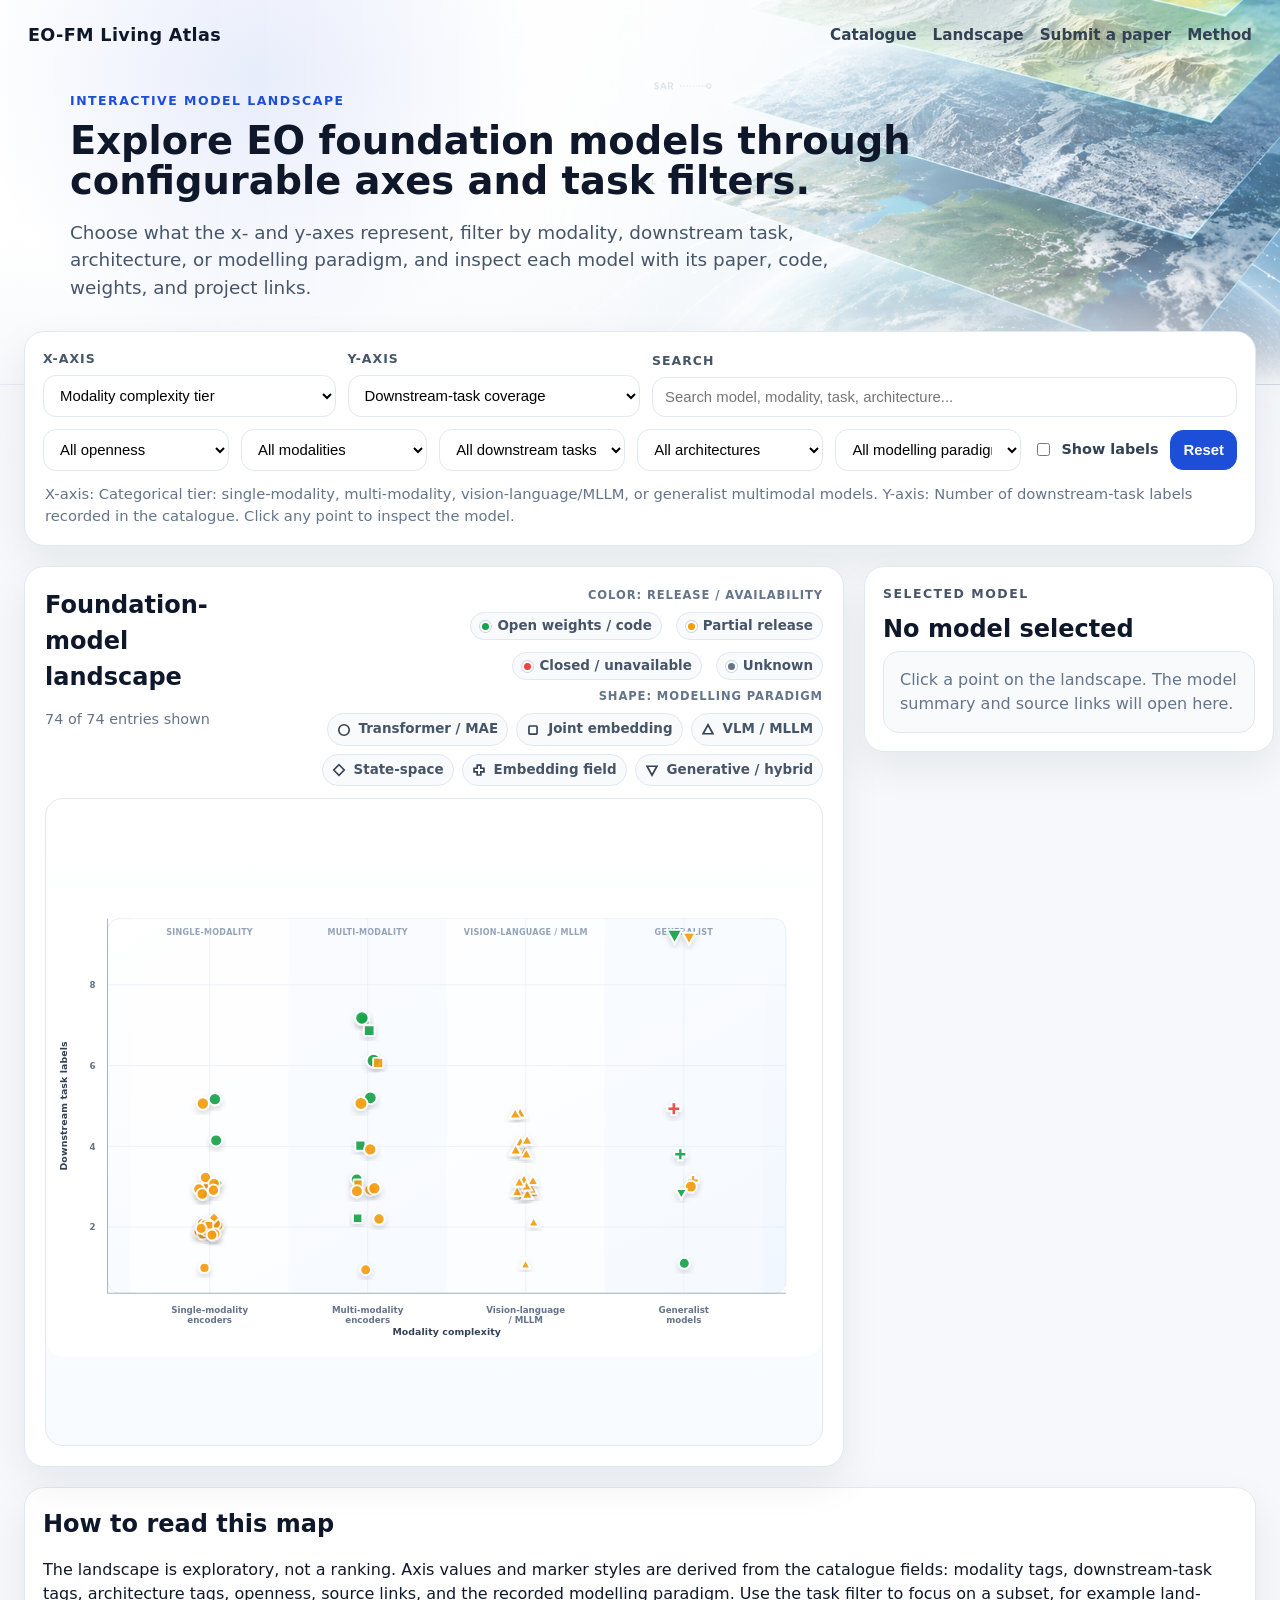
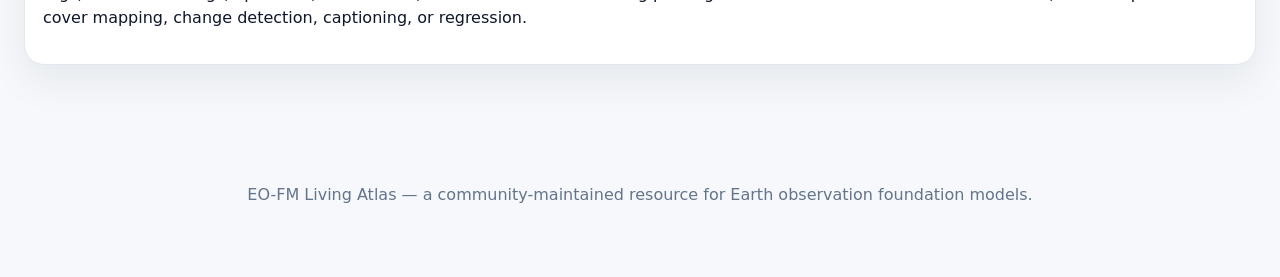
==== landscape.html @ 69855ea2 "Add files via upload" ====
<!doctype html>
<html lang="en">
<head>
  <meta charset="utf-8">
  <meta name="viewport" content="width=device-width, initial-scale=1">
  <title>Landscape · EO-FM Living Atlas</title>
  <link rel="stylesheet" href="style.css">
</head>
<body>
  <header class="hero small">
    <nav class="nav">
      <div class="brand">EO-FM Living Atlas</div>
      <div class="links">
        <a href="index.html">Catalogue</a>
        <a href="landscape.html">Landscape</a>
        <a href="submit.html">Submit a paper</a>
        <a href="method.html">Method</a>
      </div>
    </nav>
    <div class="hero-content">
      <p class="eyebrow">Interactive model landscape</p>
      <h1>Explore EO foundation models through configurable axes and task filters.</h1>
      <p class="subtitle">Choose what the x- and y-axes represent, filter by modality, downstream task, architecture, or modelling paradigm, and inspect each model with its paper, code, weights, and project links.</p>
    </div>
  </header>

  <main class="container">
    <section class="panel controls-panel landscape-controls">
      <div class="axis-control-grid">
        <label class="control-label">X-axis
          <select id="xMetric"></select>
        </label>
        <label class="control-label">Y-axis
          <select id="yMetric"></select>
        </label>
        <label class="control-label wide">Search
          <input id="landscapeSearch" type="search" placeholder="Search model, modality, task, architecture...">
        </label>
      </div>
      <div class="toolbar landscape-toolbar dynamic-toolbar">
        <select id="landscapeOpen"><option value="">All openness</option></select>
        <select id="landscapeModality"><option value="">All modalities</option></select>
        <select id="landscapeTask"><option value="">All downstream tasks</option></select>
        <select id="landscapeArchitecture"><option value="">All architectures</option></select>
        <select id="landscapeFamily"><option value="">All modelling paradigms</option></select>
        <label class="check"><input id="showLabels" type="checkbox"> Show labels</label>
        <button id="landscapeReset">Reset</button>
      </div>
      <div id="axisHint" class="hint">Change the axes to compare modality breadth, downstream-task coverage, architecture breadth, openness, or link availability. Click any point to inspect the model.</div>
    </section>

    <section class="landscape-layout improved-landscape-layout">
      <div class="panel landscape-panel improved-landscape-panel">
        <div class="table-headline landscape-headline">
          <div>
            <h2>Foundation-model landscape</h2>
            <p id="landscapeCount" class="muted"></p>
          </div>
          <div class="legend-stack">
            <div class="legend-title">Color: release / availability</div>
            <div class="legend" id="landscapeLegend"></div>
            <div class="legend-title">Shape: modelling paradigm</div>
            <div class="shape-legend" id="familyLegend"></div>
          </div>
        </div>
        <div id="plotWrap" class="plot-wrap improved-plot-wrap">
          <svg id="landscapePlot" role="img" aria-label="Configurable scatter plot of EO foundation models"></svg>
        </div>
      </div>

      <aside class="panel detail-panel landscape-detail-panel">
        <p class="eyebrow dark">Selected model</p>
        <h2 id="landscapeTitle">No model selected</h2>
        <div id="landscapeDetails" class="details empty">Click a point on the landscape. The model summary and source links will open here.</div>
      </aside>
    </section>

    <section class="panel">
      <h2>How to read this map</h2>
      <p>The landscape is exploratory, not a ranking. Axis values and marker styles are derived from the catalogue fields: modality tags, downstream-task tags, architecture tags, openness, source links, and the recorded modelling paradigm. Use the task filter to focus on a subset, for example land-cover mapping, change detection, captioning, or regression.</p>
    </section>
  </main>

  <footer><p>EO-FM Living Atlas — a community-maintained resource for Earth observation foundation models.</p></footer>
  <script src="landscape.js"></script>
</body>
</html>
---- style.css ----
:root {
  --bg: #f6f8fb;
  --card: #ffffff;
  --ink: #0f172a;
  --muted: #64748b;
  --line: #e2e8f0;
  --soft: #eef2ff;
  --accent: #1d4ed8;
  --accent-dark: #1e40af;
  --tag: #f1f5f9;
  --green: #15803d;
  --amber: #b45309;
  --red: #b91c1c;
  --violet: #6d28d9;
}

* { box-sizing: border-box; }

body {
  margin: 0;
  font-family: Inter, ui-sans-serif, system-ui, -apple-system, BlinkMacSystemFont, "Segoe UI", sans-serif;
  color: var(--ink);
  background:
    linear-gradient(180deg, rgba(246,248,251,0.94), rgba(246,248,251,1) 520px),
    url("assets/hero-eo-layers.png") top center / 100% auto no-repeat,
    var(--bg);
  line-height: 1.5;
}

a { color: var(--accent); text-decoration: none; }
a:hover { text-decoration: underline; }

.hero {
  position: relative;
  overflow: hidden;
  isolation: isolate;
  color: var(--ink);
  padding: 22px 28px 86px;
  min-height: 430px;
  background:
    linear-gradient(90deg, rgba(255,255,255,0.98) 0%, rgba(255,255,255,0.94) 38%, rgba(255,255,255,0.58) 62%, rgba(255,255,255,0.12) 100%),
    url("assets/hero-eo-layers.png") right center / cover no-repeat;
  border-bottom: 1px solid rgba(226,232,240,0.9);
}

.hero::after {
  content: "";
  position: absolute;
  inset: 0;
  z-index: -1;
  background:
    radial-gradient(circle at 20% 20%, rgba(29,78,216,0.10), transparent 26%),
    linear-gradient(180deg, rgba(255,255,255,0) 62%, rgba(246,248,251,0.98) 100%);
  pointer-events: none;
}

.nav {
  display: flex;
  align-items: center;
  justify-content: space-between;
  gap: 24px;
  max-width: 1480px;
  margin: 0 auto;
}

.brand { font-weight: 850; letter-spacing: 0.02em; font-size: 1.1rem; }
.links { display: flex; flex-wrap: wrap; gap: 16px; font-size: 0.95rem; }
.links a { color: #334155; font-weight: 750; }
.links a:hover { color: var(--accent); }

.hero-content { max-width: 1140px; margin: 58px auto 0; }
.eyebrow { text-transform: uppercase; letter-spacing: 0.12em; font-weight: 800; color: #1d4ed8; font-size: 0.78rem; margin: 0 0 8px; }
.eyebrow.dark { color: #475569; }

h1 { max-width: 1040px; font-size: clamp(2.1rem, 4.5vw, 4.6rem); line-height: 1.03; margin: 10px 0 18px; }
h2 { margin: 0 0 4px; }
.subtitle { max-width: 780px; font-size: 1.15rem; color: #475569; }

.container { max-width: 1480px; margin: -54px auto 70px; padding: 0 24px; position: relative; z-index: 3; }
.stats { display: grid; grid-template-columns: repeat(4, minmax(0, 1fr)); gap: 16px; margin-bottom: 18px; }
.stat-card, .panel { background: var(--card); border: 1px solid var(--line); border-radius: 20px; box-shadow: 0 16px 40px rgba(15,23,42,0.07); }
.stat-card { padding: 18px 20px; }
.stat-card .num { font-size: 2rem; font-weight: 850; letter-spacing: -0.02em; }
.stat-card .label, .muted { color: var(--muted); font-size: 0.9rem; }
.panel { padding: 18px; margin-bottom: 20px; }

.toolbar { display: grid; grid-template-columns: minmax(260px, 2fr) repeat(4, minmax(130px, 1fr)) auto; gap: 12px; align-items: center; }
input, select, button { border: 1px solid var(--line); border-radius: 13px; padding: 11px 12px; font-size: 0.93rem; background: white; }
button { background: var(--accent); color: white; border-color: var(--accent); font-weight: 800; cursor: pointer; }
button:hover { background: var(--accent-dark); }
button.ghost { background: #f8fafc; color: #334155; border-color: var(--line); }
button.ghost:hover { background: #eef2ff; }
.hint { color: var(--muted); margin: 12px 2px 0; font-size: 0.92rem; }

.catalogue-layout { display: grid; grid-template-columns: minmax(860px, 1fr) 420px; gap: 20px; align-items: start; }
.table-panel { min-width: 0; }
.detail-panel { position: sticky; top: 16px; max-height: calc(100vh - 32px); overflow: auto; }
.table-headline { display: flex; align-items: center; justify-content: space-between; gap: 16px; margin-bottom: 12px; }
.table-wrap { width: 100%; overflow: auto; border: 1px solid var(--line); border-radius: 16px; max-height: 76vh; }

table { border-collapse: separate; border-spacing: 0; width: 100%; min-width: 1660px; font-size: 0.91rem; }
th, td { border-bottom: 1px solid var(--line); padding: 12px 10px; vertical-align: top; text-align: left; }
th { color: #334155; background: #f8fafc; position: sticky; top: 0; z-index: 2; box-shadow: 0 1px 0 var(--line); }
tbody tr { cursor: pointer; }
tbody tr:hover { background: #f8fafc; }
tbody tr.selected { background: #eff6ff; outline: 2px solid #bfdbfe; outline-offset: -2px; }
.name { font-weight: 850; min-width: 155px; }
.name small { display: block; color: var(--muted); font-weight: 600; margin-top: 4px; }
.tasks-cell { min-width: 255px; }
.task-preview { color: var(--muted); font-size: 0.83rem; margin-top: 6px; }
.more { color: var(--muted); font-size: .78rem; }

.badge { display: inline-block; border-radius: 999px; padding: 3px 9px; margin: 2px 4px 2px 0; background: var(--tag); color: #334155; font-size: 0.76rem; white-space: nowrap; font-weight: 650; }
.badge.arch { background: #ede9fe; color: var(--violet); }
.badge.task { background: #e0f2fe; color: #075985; }
.badge.paradigm { background: #ecfeff; color: #0e7490; }
.badge.open, .badge.Open { background: #dcfce7; color: var(--green); }
.badge.partial, .badge.Partial { background: #fef3c7; color: var(--amber); }
.badge.closed, .badge.Closed { background: #fee2e2; color: var(--red); }
.badge.unknown, .badge.Unknown { background: #f1f5f9; color: #475569; }

.links-cell { min-width: 130px; }
.single-link { min-width: 82px; text-align: center; }
.empty-link { color: var(--muted); font-weight: 700; }
.link-pill { display: inline-flex; align-items: center; border: 1px solid #bfdbfe; color: #1d4ed8; background: #eff6ff; border-radius: 999px; padding: 3px 9px; margin: 2px 4px 2px 0; font-size: 0.76rem; font-weight: 800; }
.link-pill:hover { background: #dbeafe; text-decoration: none; }

.details { color: var(--ink); background: #f8fafc; border: 1px solid var(--line); border-radius: 16px; padding: 16px; }
.details.empty { color: var(--muted); }
.detail-title-row { margin-bottom: 12px; }
.detail-actions { display: flex; flex-wrap: wrap; gap: 6px; margin-bottom: 16px; }
.detail-section { border-top: 1px solid var(--line); padding-top: 12px; margin-top: 12px; }
.detail-section h3 { margin: 0 0 6px; font-size: .95rem; color: #334155; }
.detail-section p { margin: 0; }
.task-strip { margin: 4px 0 8px; }
.detail-grid { display: grid; grid-template-columns: 135px 1fr; gap: 8px 14px; margin-top: 14px; border-top: 1px solid var(--line); padding-top: 14px; }
.detail-key { font-weight: 850; color: #334155; }

footer { text-align: center; color: var(--muted); padding: 32px 20px 54px; }
.hero.small { padding-bottom: 64px; min-height: 310px; background-position: right center; }
.hero.small .hero-content { margin-top: 44px; }
.hero.small h1 { font-size: clamp(1.8rem, 3vw, 3rem); }

@media (max-width: 1180px) {
  .catalogue-layout { grid-template-columns: 1fr; }
  .detail-panel { position: relative; top: auto; max-height: none; }
  .toolbar { grid-template-columns: 1fr 1fr; }
  .toolbar input { grid-column: 1 / -1; }
}

@media (max-width: 900px) {
  .stats { grid-template-columns: repeat(2, minmax(0, 1fr)); }
  .nav { align-items: flex-start; flex-direction: column; }
}

@media (max-width: 560px) {
  .stats { grid-template-columns: 1fr; }
  .toolbar { grid-template-columns: 1fr; }
  .hero { padding-left: 18px; padding-right: 18px; }
  .container { padding: 0 14px; }
}

.hero-actions { margin-top: 18px; }
.landscape-layout { display: grid; grid-template-columns: minmax(760px, 1fr) 390px; gap: 20px; align-items: start; }
.landscape-panel { min-width: 0; }
.landscape-toolbar { grid-template-columns: minmax(260px, 2fr) repeat(3, minmax(130px, 1fr)) auto auto; }
.check { display: flex; align-items: center; gap: 8px; color: #334155; font-weight: 750; font-size: 0.9rem; white-space: nowrap; }
.check input { width: auto; padding: 0; }
.plot-wrap { width: 100%; overflow: auto; border: 1px solid var(--line); border-radius: 18px; background: #fff; }
#landscapePlot { display: block; width: 100%; min-width: 860px; min-height: 560px; }
.axis-label { fill: #64748b; font-size: 13px; font-weight: 700; }
.axis-title { fill: #334155; font-size: 14px; font-weight: 850; letter-spacing: .01em; }
.landscape-point { stroke: #fff; stroke-width: 2.5px; cursor: pointer; opacity: .9; transition: opacity .15s ease, transform .15s ease; }
.model-node:hover .landscape-point { opacity: 1; stroke-width: 3.5px; }
.selected-point .landscape-point { stroke: #0f172a; stroke-width: 4px; }
.point-open { fill: #22c55e; }
.point-partial { fill: #f59e0b; }
.point-closed { fill: #ef4444; }
.point-unknown { fill: #64748b; }
.point-label { fill: #0f172a; font-size: 12px; font-weight: 850; paint-order: stroke; stroke: rgba(255,255,255,.96); stroke-width: 4px; stroke-linejoin: round; pointer-events: none; }
.legend { display: flex; flex-wrap: wrap; gap: 10px; align-items: center; justify-content: flex-end; }
.legend-item { display: inline-flex; align-items: center; gap: 6px; color: #475569; font-size: .84rem; font-weight: 750; }
.legend-dot { width: 11px; height: 11px; display: inline-block; border-radius: 999px; border: 2px solid white; box-shadow: 0 0 0 1px #cbd5e1; }
.landscape-detail-panel { position: sticky; top: 16px; }
@media (max-width: 1180px) {
  .landscape-layout { grid-template-columns: 1fr; }
  .landscape-toolbar { grid-template-columns: 1fr 1fr; }
  .landscape-toolbar input { grid-column: 1 / -1; }
}
@media (max-width: 680px) {
  .landscape-toolbar { grid-template-columns: 1fr; }
  .legend { justify-content: flex-start; }
}


/* Dynamic landscape view */
.axis-control-grid {
  display: grid;
  grid-template-columns: minmax(220px, 1fr) minmax(220px, 1fr) minmax(320px, 2fr);
  gap: 12px;
  align-items: end;
  margin-bottom: 12px;
}
.control-label {
  display: grid;
  gap: 6px;
  color: #475569;
  font-size: 0.78rem;
  font-weight: 850;
  text-transform: uppercase;
  letter-spacing: .08em;
}
.control-label input,
.control-label select { width: 100%; }
.dynamic-toolbar {
  grid-template-columns: repeat(5, minmax(135px, 1fr)) auto auto;
}
.improved-landscape-layout {
  grid-template-columns: minmax(820px, 1fr) 410px;
}
.improved-landscape-panel { padding: 20px; }
.landscape-headline { align-items: flex-start; }
.improved-plot-wrap {
  height: min(72vh, 760px);
  min-height: 640px;
  overflow: hidden;
  background: linear-gradient(180deg, #ffffff, #f8fbff);
}
#landscapePlot {
  display: block;
  width: 100%;
  height: 100%;
  min-width: 0;
  min-height: 0;
}
.grid-line { stroke: #e5edf7; stroke-width: 1; }
.axis-line { stroke: #94a3b8; stroke-width: 1.2; }
.empty-plot-text { fill: #64748b; font-size: 18px; font-weight: 800; }
.hit-ring { fill: transparent; stroke: transparent; cursor: pointer; }
.landscape-point {
  stroke: #ffffff;
  stroke-width: 2.8px;
  cursor: pointer;
  opacity: .88;
  transition: opacity .15s ease, transform .15s ease;
}
.model-node:hover .landscape-point { opacity: 1; stroke-width: 4px; }
.selected-point .landscape-point { stroke: #0f172a; stroke-width: 4.4px; }
.point-open { fill: #16a34a; }
.point-partial { fill: #f59e0b; }
.point-closed { fill: #ef4444; }
.point-unknown { fill: #64748b; }
.legend-dot.point-open { background: #16a34a; }
.legend-dot.point-partial { background: #f59e0b; }
.legend-dot.point-closed { background: #ef4444; }
.legend-dot.point-unknown { background: #64748b; }
.legend {
  gap: 12px 14px;
  justify-content: flex-end;
  line-height: 1.2;
}
.legend-item {
  background: #f8fafc;
  border: 1px solid #e2e8f0;
  border-radius: 999px;
  padding: 5px 9px;
}
.point-label {
  fill: #0f172a;
  font-size: 12px;
  font-weight: 850;
  paint-order: stroke;
  stroke: rgba(255,255,255,.98);
  stroke-width: 4px;
  stroke-linejoin: round;
  pointer-events: none;
}
.axis-label { fill: #64748b; font-size: 13px; font-weight: 750; }
.axis-title { fill: #334155; font-size: 14px; font-weight: 900; letter-spacing: .01em; }
@media (max-width: 1180px) {
  .axis-control-grid { grid-template-columns: 1fr 1fr; }
  .axis-control-grid .wide { grid-column: 1 / -1; }
  .improved-landscape-layout { grid-template-columns: 1fr; }
  .dynamic-toolbar { grid-template-columns: 1fr 1fr; }
}
@media (max-width: 680px) {
  .axis-control-grid, .dynamic-toolbar { grid-template-columns: 1fr; }
  .axis-control-grid .wide { grid-column: auto; }
  .improved-plot-wrap { min-height: 520px; overflow-x: auto; }
  #landscapePlot { min-width: 780px; }
}


/* Symbol-coded landscape markers */
.legend-stack {
  display: grid;
  gap: 8px;
  justify-items: end;
  max-width: 680px;
}
.legend-title {
  color: #64748b;
  font-size: 0.72rem;
  font-weight: 900;
  letter-spacing: .08em;
  text-transform: uppercase;
}
.shape-legend {
  display: flex;
  flex-wrap: wrap;
  gap: 8px;
  justify-content: flex-end;
}
.family-legend-item { padding-left: 7px; }
.legend-shape { width: 18px; height: 18px; display: inline-block; overflow: visible; }
.legend-shape-mark {
  fill: #ffffff;
  stroke: #334155;
  stroke-width: 2.2px;
}
.band-label {
  fill: #94a3b8;
  font-size: 12px;
  font-weight: 900;
  letter-spacing: .03em;
  text-transform: uppercase;
}
.landscape-point {
  stroke: #ffffff;
  stroke-width: 2.9px;
  cursor: pointer;
  opacity: .91;
  transition: opacity .15s ease, stroke-width .15s ease;
}
.model-node:hover .landscape-point { opacity: 1; stroke-width: 4px; }
.selected-point .landscape-point { stroke: #0f172a; stroke-width: 4.4px; }
@media (max-width: 1180px) {
  .legend-stack { justify-items: start; }
  .shape-legend { justify-content: flex-start; }
}
@media (max-width: 680px) {
  .dynamic-toolbar { grid-template-columns: 1fr; }
}
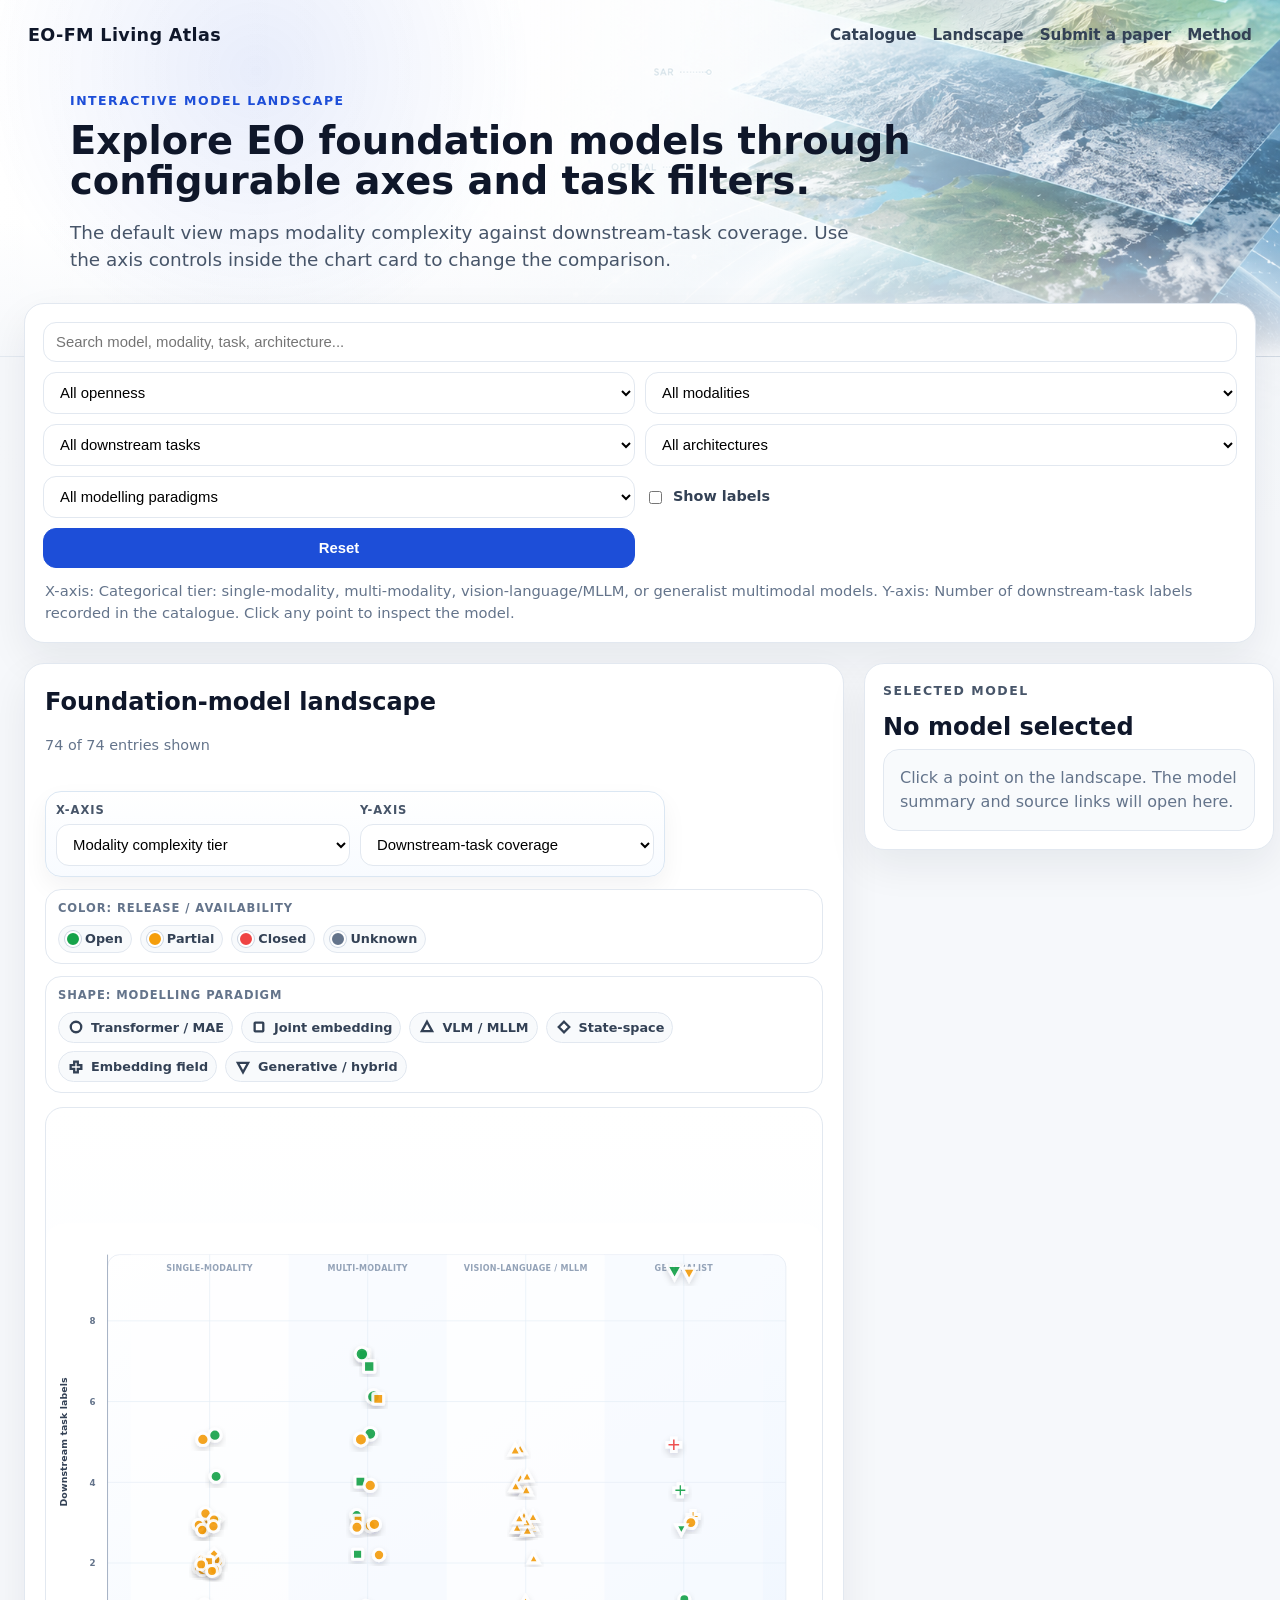
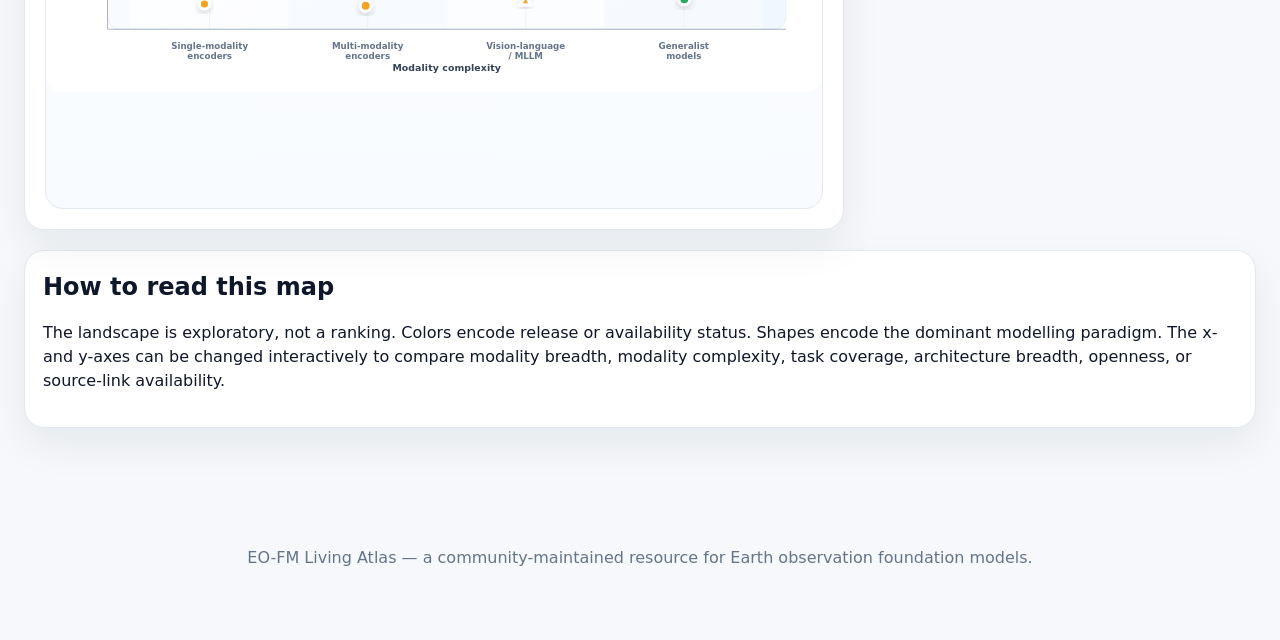
==== commit 2550c0ea: "Add files via upload" ====
--- a/landscape.html
+++ b/landscape.html
@@ -20,24 +20,14 @@
     <div class="hero-content">
       <p class="eyebrow">Interactive model landscape</p>
       <h1>Explore EO foundation models through configurable axes and task filters.</h1>
-      <p class="subtitle">Choose what the x- and y-axes represent, filter by modality, downstream task, architecture, or modelling paradigm, and inspect each model with its paper, code, weights, and project links.</p>
+      <p class="subtitle">The default view maps modality complexity against downstream-task coverage. Use the axis controls inside the chart card to change the comparison.</p>
     </div>
   </header>
 
   <main class="container">
-    <section class="panel controls-panel landscape-controls">
-      <div class="axis-control-grid">
-        <label class="control-label">X-axis
-          <select id="xMetric"></select>
-        </label>
-        <label class="control-label">Y-axis
-          <select id="yMetric"></select>
-        </label>
-        <label class="control-label wide">Search
-          <input id="landscapeSearch" type="search" placeholder="Search model, modality, task, architecture...">
-        </label>
-      </div>
-      <div class="toolbar landscape-toolbar dynamic-toolbar">
+    <section class="panel controls-panel landscape-controls compact-landscape-controls">
+      <div class="toolbar landscape-toolbar dynamic-toolbar filter-only-toolbar">
+        <input id="landscapeSearch" type="search" placeholder="Search model, modality, task, architecture...">
         <select id="landscapeOpen"><option value="">All openness</option></select>
         <select id="landscapeModality"><option value="">All modalities</option></select>
         <select id="landscapeTask"><option value="">All downstream tasks</option></select>
@@ -46,23 +36,37 @@
         <label class="check"><input id="showLabels" type="checkbox"> Show labels</label>
         <button id="landscapeReset">Reset</button>
       </div>
-      <div id="axisHint" class="hint">Change the axes to compare modality breadth, downstream-task coverage, architecture breadth, openness, or link availability. Click any point to inspect the model.</div>
+      <div id="axisHint" class="hint">Default view: x-axis = modality complexity tier; y-axis = downstream-task coverage. Click any point to inspect the model.</div>
     </section>
 
     <section class="landscape-layout improved-landscape-layout">
       <div class="panel landscape-panel improved-landscape-panel">
-        <div class="table-headline landscape-headline">
+        <div class="table-headline landscape-headline landscape-headline-v8">
           <div>
             <h2>Foundation-model landscape</h2>
             <p id="landscapeCount" class="muted"></p>
           </div>
-          <div class="legend-stack">
+          <div class="axis-picker-card" aria-label="Landscape axis controls">
+            <label>X-axis
+              <select id="xMetric"></select>
+            </label>
+            <label>Y-axis
+              <select id="yMetric"></select>
+            </label>
+          </div>
+        </div>
+
+        <div class="legend-grid-v8">
+          <div class="legend-card-v8">
             <div class="legend-title">Color: release / availability</div>
             <div class="legend" id="landscapeLegend"></div>
+          </div>
+          <div class="legend-card-v8">
             <div class="legend-title">Shape: modelling paradigm</div>
             <div class="shape-legend" id="familyLegend"></div>
           </div>
         </div>
+
         <div id="plotWrap" class="plot-wrap improved-plot-wrap">
           <svg id="landscapePlot" role="img" aria-label="Configurable scatter plot of EO foundation models"></svg>
         </div>
@@ -77,7 +81,7 @@
 
     <section class="panel">
       <h2>How to read this map</h2>
-      <p>The landscape is exploratory, not a ranking. Axis values and marker styles are derived from the catalogue fields: modality tags, downstream-task tags, architecture tags, openness, source links, and the recorded modelling paradigm. Use the task filter to focus on a subset, for example land-cover mapping, change detection, captioning, or regression.</p>
+      <p>The landscape is exploratory, not a ranking. Colors encode release or availability status. Shapes encode the dominant modelling paradigm. The x- and y-axes can be changed interactively to compare modality breadth, modality complexity, task coverage, architecture breadth, openness, or source-link availability.</p>
     </section>
   </main>
 
--- a/style.css
+++ b/style.css
@@ -341,3 +341,97 @@
 @media (max-width: 680px) {
   .dynamic-toolbar { grid-template-columns: 1fr; }
 }
+
+/* v8: fixed interactive landscape controls and reliable legends */
+.compact-landscape-controls { margin-top: -18px; }
+.filter-only-toolbar {
+  display: grid;
+  grid-template-columns: minmax(260px, 1.4fr) repeat(5, minmax(145px, 1fr)) auto auto;
+  gap: 10px;
+  align-items: center;
+}
+.landscape-headline-v8 {
+  display: grid;
+  grid-template-columns: minmax(260px, 1fr) auto;
+  gap: 20px;
+  align-items: start;
+}
+.axis-picker-card {
+  display: grid;
+  grid-template-columns: minmax(190px, 1fr) minmax(190px, 1fr);
+  gap: 10px;
+  align-items: end;
+  padding: 10px;
+  border: 1px solid #dbe7f3;
+  background: linear-gradient(180deg, #ffffff, #f8fbff);
+  border-radius: 16px;
+  box-shadow: 0 10px 24px rgba(15, 23, 42, .05);
+}
+.axis-picker-card label {
+  display: grid;
+  gap: 5px;
+  color: #475569;
+  font-size: .72rem;
+  font-weight: 900;
+  text-transform: uppercase;
+  letter-spacing: .08em;
+}
+.axis-picker-card select { width: 100%; min-height: 42px; }
+.legend-grid-v8 {
+  display: grid;
+  grid-template-columns: minmax(250px, .85fr) minmax(420px, 1.15fr);
+  gap: 12px;
+  margin: 12px 0 14px;
+}
+.legend-card-v8 {
+  border: 1px solid #e2e8f0;
+  background: #ffffff;
+  border-radius: 16px;
+  padding: 10px 12px;
+}
+.legend-card-v8 .legend-title {
+  color: #64748b;
+  font-size: .72rem;
+  font-weight: 900;
+  letter-spacing: .08em;
+  text-transform: uppercase;
+  margin-bottom: 8px;
+}
+.legend-card-v8 .legend,
+.legend-card-v8 .shape-legend {
+  justify-content: flex-start;
+  gap: 8px;
+}
+.legend-card-v8 .legend-item {
+  background: #f8fafc;
+  border: 1px solid #e2e8f0;
+  border-radius: 999px;
+  padding: 5px 8px;
+  color: #334155;
+  font-size: .8rem;
+  font-weight: 800;
+}
+.legend-card-v8 .legend-dot {
+  width: 12px;
+  height: 12px;
+  display: inline-block;
+  border-radius: 999px;
+  box-shadow: 0 0 0 2px #fff, 0 0 0 3px #cbd5e1;
+}
+.legend-card-v8 .legend-shape { width: 18px; height: 18px; flex: 0 0 auto; }
+.legend-shape-mark { vector-effect: non-scaling-stroke; }
+.landscape-point { vector-effect: non-scaling-stroke; }
+.improved-plot-wrap { min-height: 680px; height: min(78vh, 820px); }
+#landscapePlot { overflow: visible; }
+@media (max-width: 1280px) {
+  .filter-only-toolbar { grid-template-columns: 1fr 1fr; }
+  .filter-only-toolbar input { grid-column: 1 / -1; }
+  .landscape-headline-v8 { grid-template-columns: 1fr; }
+  .axis-picker-card { max-width: 620px; }
+  .legend-grid-v8 { grid-template-columns: 1fr; }
+}
+@media (max-width: 680px) {
+  .filter-only-toolbar, .axis-picker-card { grid-template-columns: 1fr; }
+  .improved-plot-wrap { min-height: 540px; overflow-x: auto; }
+  #landscapePlot { min-width: 860px; }
+}
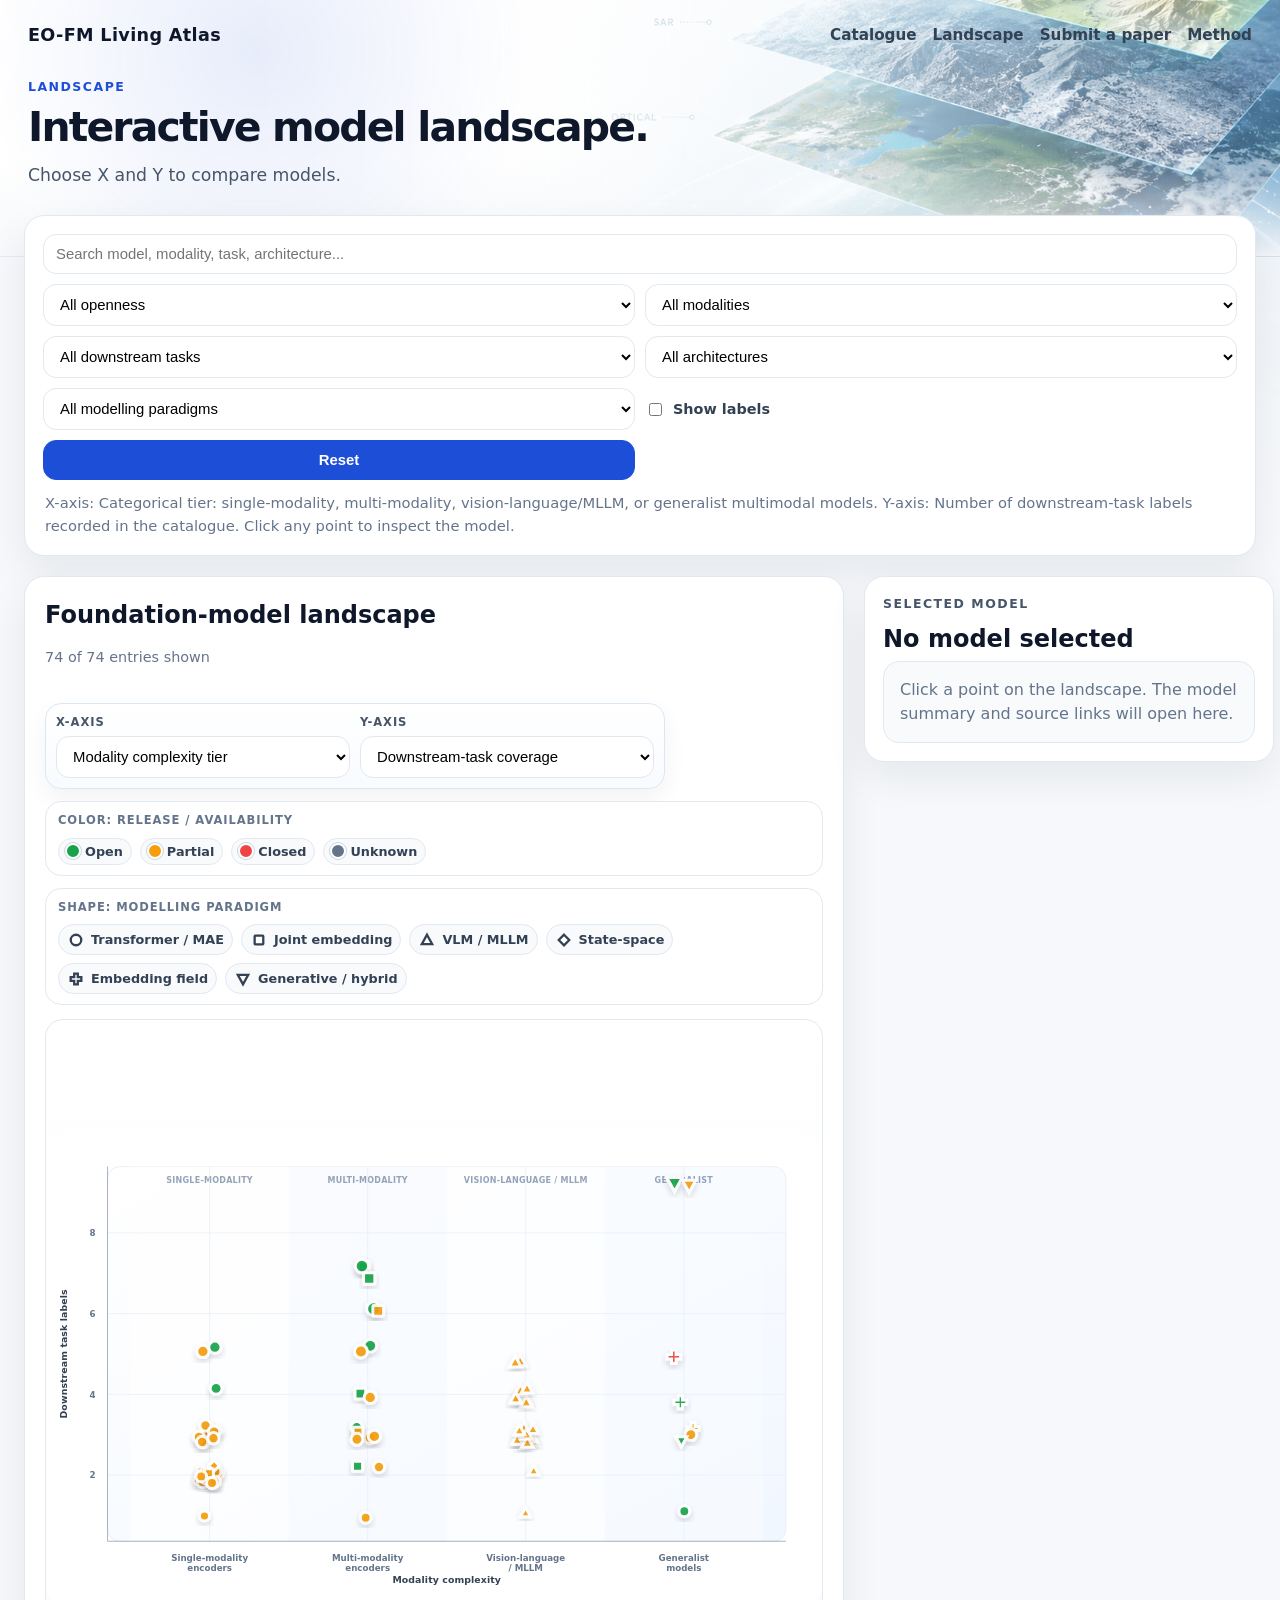
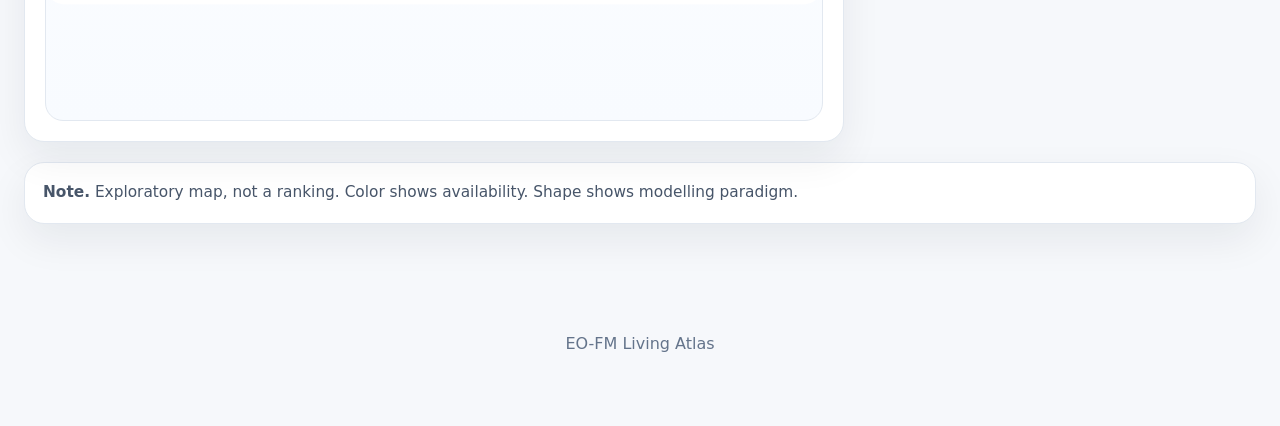
==== commit 6f5886b3: "Add files via upload" ====
--- a/landscape.html
+++ b/landscape.html
@@ -18,9 +18,9 @@
       </div>
     </nav>
     <div class="hero-content">
-      <p class="eyebrow">Interactive model landscape</p>
-      <h1>Explore EO foundation models through configurable axes and task filters.</h1>
-      <p class="subtitle">The default view maps modality complexity against downstream-task coverage. Use the axis controls inside the chart card to change the comparison.</p>
+      <p class="eyebrow">Landscape</p>
+      <h1>Interactive model landscape.</h1>
+      <p class="subtitle">Choose X and Y to compare models.</p>
     </div>
   </header>
 
@@ -36,7 +36,7 @@
         <label class="check"><input id="showLabels" type="checkbox"> Show labels</label>
         <button id="landscapeReset">Reset</button>
       </div>
-      <div id="axisHint" class="hint">Default view: x-axis = modality complexity tier; y-axis = downstream-task coverage. Click any point to inspect the model.</div>
+      <div id="axisHint" class="hint">Default: modality complexity × downstream-task coverage.</div>
     </section>
 
     <section class="landscape-layout improved-landscape-layout">
@@ -79,13 +79,10 @@
       </aside>
     </section>
 
-    <section class="panel">
-      <h2>How to read this map</h2>
-      <p>The landscape is exploratory, not a ranking. Colors encode release or availability status. Shapes encode the dominant modelling paradigm. The x- and y-axes can be changed interactively to compare modality breadth, modality complexity, task coverage, architecture breadth, openness, or source-link availability.</p>
-    </section>
+    <section class="panel compact-note"><b>Note.</b> Exploratory map, not a ranking. Color shows availability. Shape shows modelling paradigm.</section>
   </main>
 
-  <footer><p>EO-FM Living Atlas — a community-maintained resource for Earth observation foundation models.</p></footer>
+  <footer><p>EO-FM Living Atlas</p></footer>
   <script src="landscape.js"></script>
 </body>
 </html>
--- a/style.css
+++ b/style.css
@@ -35,8 +35,8 @@
   overflow: hidden;
   isolation: isolate;
   color: var(--ink);
-  padding: 22px 28px 86px;
-  min-height: 430px;
+  padding: 22px 28px 72px;
+  min-height: 380px;
   background:
     linear-gradient(90deg, rgba(255,255,255,0.98) 0%, rgba(255,255,255,0.94) 38%, rgba(255,255,255,0.58) 62%, rgba(255,255,255,0.12) 100%),
     url("assets/hero-eo-layers.png") right center / cover no-repeat;
@@ -68,23 +68,23 @@
 .links a { color: #334155; font-weight: 750; }
 .links a:hover { color: var(--accent); }
 
-.hero-content { max-width: 1140px; margin: 58px auto 0; }
+.hero-content { max-width: 1480px; margin: 46px auto 0; }
 .eyebrow { text-transform: uppercase; letter-spacing: 0.12em; font-weight: 800; color: #1d4ed8; font-size: 0.78rem; margin: 0 0 8px; }
 .eyebrow.dark { color: #475569; }
 
-h1 { max-width: 1040px; font-size: clamp(2.1rem, 4.5vw, 4.6rem); line-height: 1.03; margin: 10px 0 18px; }
+h1 { max-width: 760px; font-size: clamp(2.65rem, 5.2vw, 5.35rem); line-height: 0.98; margin: 10px 0 16px; letter-spacing: -0.055em; }
 h2 { margin: 0 0 4px; }
-.subtitle { max-width: 780px; font-size: 1.15rem; color: #475569; }
-
-.container { max-width: 1480px; margin: -54px auto 70px; padding: 0 24px; position: relative; z-index: 3; }
+.subtitle { max-width: 620px; font-size: 1.08rem; color: #475569; }
+
+.container { max-width: 1480px; margin: -42px auto 70px; padding: 0 24px; position: relative; z-index: 3; }
 .stats { display: grid; grid-template-columns: repeat(4, minmax(0, 1fr)); gap: 16px; margin-bottom: 18px; }
 .stat-card, .panel { background: var(--card); border: 1px solid var(--line); border-radius: 20px; box-shadow: 0 16px 40px rgba(15,23,42,0.07); }
-.stat-card { padding: 18px 20px; }
-.stat-card .num { font-size: 2rem; font-weight: 850; letter-spacing: -0.02em; }
+.stat-card { padding: 17px 20px; }
+.stat-card .num { font-size: 1.9rem; font-weight: 850; letter-spacing: -0.02em; }
 .stat-card .label, .muted { color: var(--muted); font-size: 0.9rem; }
 .panel { padding: 18px; margin-bottom: 20px; }
 
-.toolbar { display: grid; grid-template-columns: minmax(260px, 2fr) repeat(4, minmax(130px, 1fr)) auto; gap: 12px; align-items: center; }
+.toolbar { display: grid; grid-template-columns: minmax(260px, 2fr) repeat(5, minmax(130px, 1fr)) auto; gap: 12px; align-items: center; }
 input, select, button { border: 1px solid var(--line); border-radius: 13px; padding: 11px 12px; font-size: 0.93rem; background: white; }
 button { background: var(--accent); color: white; border-color: var(--accent); font-weight: 800; cursor: pointer; }
 button:hover { background: var(--accent-dark); }
@@ -122,7 +122,7 @@
 .links-cell { min-width: 130px; }
 .single-link { min-width: 82px; text-align: center; }
 .empty-link { color: var(--muted); font-weight: 700; }
-.link-pill { display: inline-flex; align-items: center; border: 1px solid #bfdbfe; color: #1d4ed8; background: #eff6ff; border-radius: 999px; padding: 3px 9px; margin: 2px 4px 2px 0; font-size: 0.76rem; font-weight: 800; }
+.link-pill { display: inline-flex; align-items: center; border: 1px solid #bfdbfe; color: #1d4ed8; background: #eff6ff; border-radius: 999px; padding: 5px 12px; margin: 2px 4px 2px 0; font-size: 0.78rem; font-weight: 800; }
 .link-pill:hover { background: #dbeafe; text-decoration: none; }
 
 .details { color: var(--ink); background: #f8fafc; border: 1px solid var(--line); border-radius: 16px; padding: 16px; }
@@ -157,6 +157,7 @@
   .stats { grid-template-columns: 1fr; }
   .toolbar { grid-template-columns: 1fr; }
   .hero { padding-left: 18px; padding-right: 18px; }
+  h1 { font-size: clamp(2.35rem, 12vw, 3.8rem); }
   .container { padding: 0 14px; }
 }
 
@@ -435,3 +436,24 @@
   .improved-plot-wrap { min-height: 540px; overflow-x: auto; }
   #landscapePlot { min-width: 860px; }
 }
+
+
+/* v11 concise editorial polish */
+.hero-content, .nav { max-width: 1420px; }
+.hero-content { padding-right: min(42vw, 640px); }
+.hero.small { min-height: 245px; padding-bottom: 50px; }
+.hero.small .hero-content { margin-top: 30px; padding-right: min(44vw, 620px); }
+.hero.small h1 { max-width: 620px; font-size: clamp(2.0rem, 3.2vw, 3.35rem); letter-spacing: -0.045em; }
+.hero.small .subtitle { max-width: 460px; }
+.subtitle { margin-top: 0; }
+.compact-note { color: #475569; font-size: .96rem; }
+.method-grid { display: grid; grid-template-columns: repeat(2, minmax(0, 1fr)); gap: 16px; margin-bottom: 20px; }
+.method-card { margin-bottom: 0; min-height: 132px; }
+.method-card p { margin: 8px 0 0; color: #475569; }
+.compact-list { margin: 8px 0 0; padding-left: 20px; color: #475569; }
+.compact-list li { margin: 5px 0; }
+footer { padding-top: 22px; }
+@media (max-width: 900px) {
+  .hero-content, .hero.small .hero-content { padding-right: 0; }
+  .method-grid { grid-template-columns: 1fr; }
+}
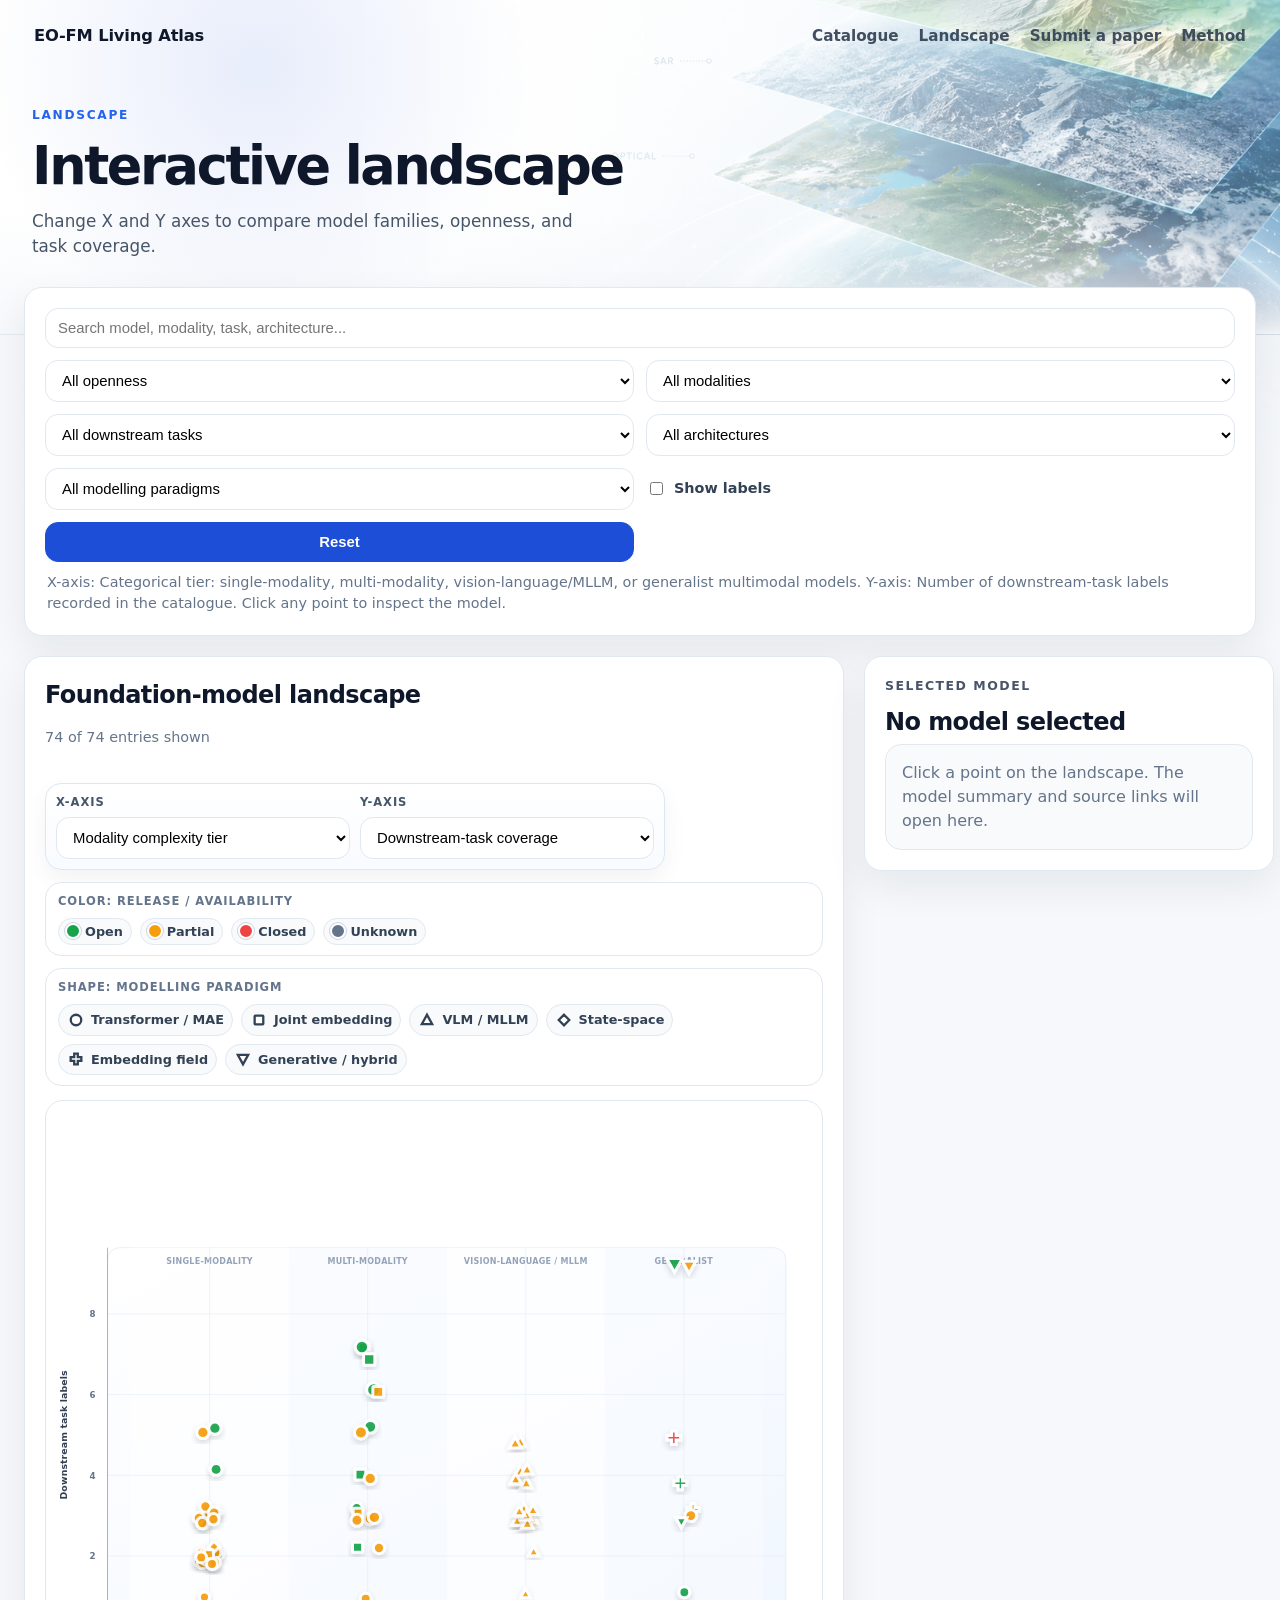
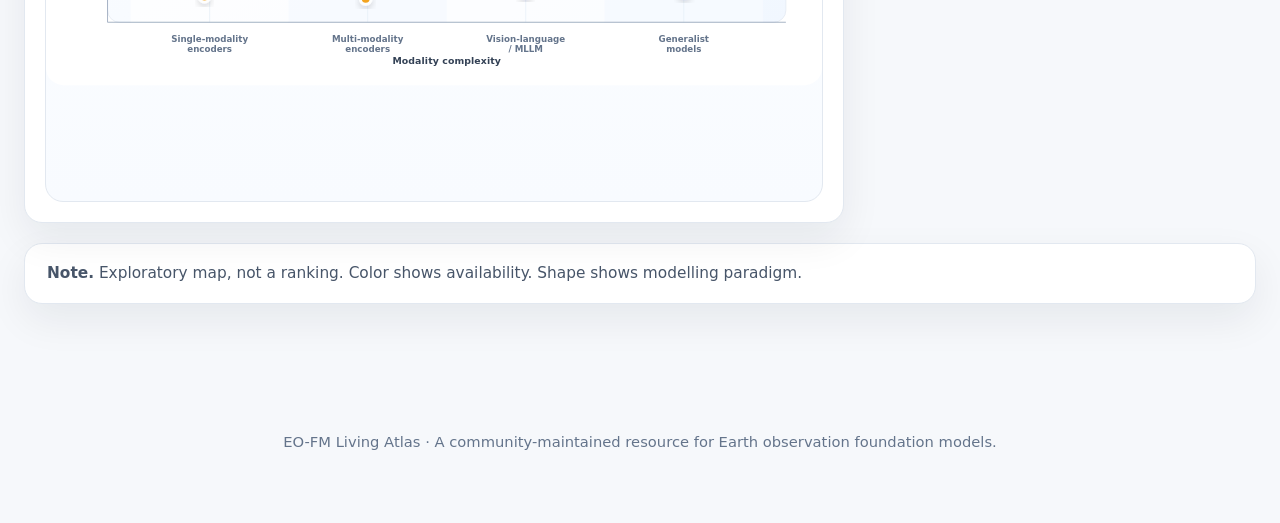
==== commit 903d609b: "Add files via upload" ====
--- a/landscape.html
+++ b/landscape.html
@@ -19,8 +19,8 @@
     </nav>
     <div class="hero-content">
       <p class="eyebrow">Landscape</p>
-      <h1>Interactive model landscape.</h1>
-      <p class="subtitle">Choose X and Y to compare models.</p>
+      <h1>Interactive landscape</h1>
+      <p class="subtitle">Change X and Y axes to compare model families, openness, and task coverage.</p>
     </div>
   </header>
 
@@ -36,7 +36,7 @@
         <label class="check"><input id="showLabels" type="checkbox"> Show labels</label>
         <button id="landscapeReset">Reset</button>
       </div>
-      <div id="axisHint" class="hint">Default: modality complexity × downstream-task coverage.</div>
+      <div id="axisHint" class="hint">Default view: modality complexity × downstream-task coverage.</div>
     </section>
 
     <section class="landscape-layout improved-landscape-layout">
@@ -82,7 +82,7 @@
     <section class="panel compact-note"><b>Note.</b> Exploratory map, not a ranking. Color shows availability. Shape shows modelling paradigm.</section>
   </main>
 
-  <footer><p>EO-FM Living Atlas</p></footer>
+  <footer><p>EO-FM Living Atlas · A community-maintained resource for Earth observation foundation models.</p></footer>
   <script src="landscape.js"></script>
 </body>
 </html>
--- a/style.css
+++ b/style.css
@@ -457,3 +457,147 @@
   .hero-content, .hero.small .hero-content { padding-right: 0; }
   .method-grid { grid-template-columns: 1fr; }
 }
+
+/* v12 editorial clean-up: balanced headers, fewer repeats, calmer spacing */
+.nav,
+.hero-content,
+.container {
+  max-width: 1320px;
+}
+.nav {
+  padding: 0 2px;
+}
+.brand {
+  font-size: 1.02rem;
+  letter-spacing: -0.01em;
+}
+.links {
+  gap: 20px;
+}
+.links a {
+  text-decoration: none;
+  opacity: .92;
+}
+.links a:hover {
+  text-decoration: none;
+  opacity: 1;
+}
+.hero {
+  min-height: 420px;
+  padding: 24px 32px 92px;
+  background:
+    linear-gradient(90deg, rgba(255,255,255,0.99) 0%, rgba(255,255,255,0.96) 36%, rgba(255,255,255,0.67) 60%, rgba(255,255,255,0.15) 100%),
+    url("assets/hero-eo-layers.png") right center / cover no-repeat;
+}
+.hero-content {
+  margin: 72px auto 0;
+  padding-right: min(44vw, 560px);
+}
+.hero-content .eyebrow {
+  margin-bottom: 14px;
+  color: #2563eb;
+  font-size: .76rem;
+  letter-spacing: .14em;
+}
+h1 {
+  max-width: 690px;
+  font-size: clamp(3rem, 4.65vw, 4.55rem);
+  line-height: 1.02;
+  letter-spacing: -0.055em;
+  margin: 0 0 20px;
+}
+.subtitle {
+  max-width: 560px;
+  font-size: 1.08rem;
+  color: #475569;
+  margin-bottom: 0;
+}
+.hero-actions { margin-top: 22px; }
+.container {
+  margin-top: -48px;
+}
+.stats {
+  gap: 20px;
+  margin-bottom: 22px;
+}
+.stat-card, .panel {
+  border-radius: 18px;
+}
+.stat-card {
+  padding: 20px 22px;
+}
+.stat-card .num {
+  font-size: 2rem;
+}
+.controls-panel,
+.table-panel,
+.detail-panel,
+.landscape-panel {
+  padding: 20px;
+}
+.toolbar {
+  gap: 12px;
+}
+.hint {
+  margin-top: 10px;
+  font-size: .9rem;
+}
+.table-headline h2,
+.landscape-headline h2,
+.panel h2 {
+  letter-spacing: -0.025em;
+}
+.hero.small {
+  min-height: 310px;
+  padding-bottom: 74px;
+}
+.hero.small .hero-content {
+  margin-top: 58px;
+  padding-right: min(45vw, 560px);
+}
+.hero.small h1 {
+  max-width: 700px;
+  font-size: clamp(2.45rem, 4.1vw, 4.1rem);
+  line-height: 1.04;
+  margin-bottom: 16px;
+}
+.hero.small .subtitle {
+  max-width: 560px;
+  font-size: 1.05rem;
+}
+.method-grid {
+  gap: 18px;
+}
+.method-card {
+  min-height: 116px;
+  padding: 22px;
+}
+.compact-note {
+  padding: 18px 22px;
+}
+footer {
+  padding: 42px 20px 56px;
+  font-size: .92rem;
+}
+@media (max-width: 900px) {
+  .hero,
+  .hero.small {
+    min-height: auto;
+    padding-bottom: 80px;
+  }
+  .hero-content,
+  .hero.small .hero-content {
+    margin-top: 48px;
+    padding-right: 0;
+  }
+  h1 {
+    font-size: clamp(2.7rem, 11vw, 4.1rem);
+  }
+  .hero.small h1 {
+    font-size: clamp(2.3rem, 10vw, 3.6rem);
+  }
+}
+@media (max-width: 560px) {
+  .hero, .hero.small { padding-left: 18px; padding-right: 18px; }
+  .container { padding: 0 14px; }
+}
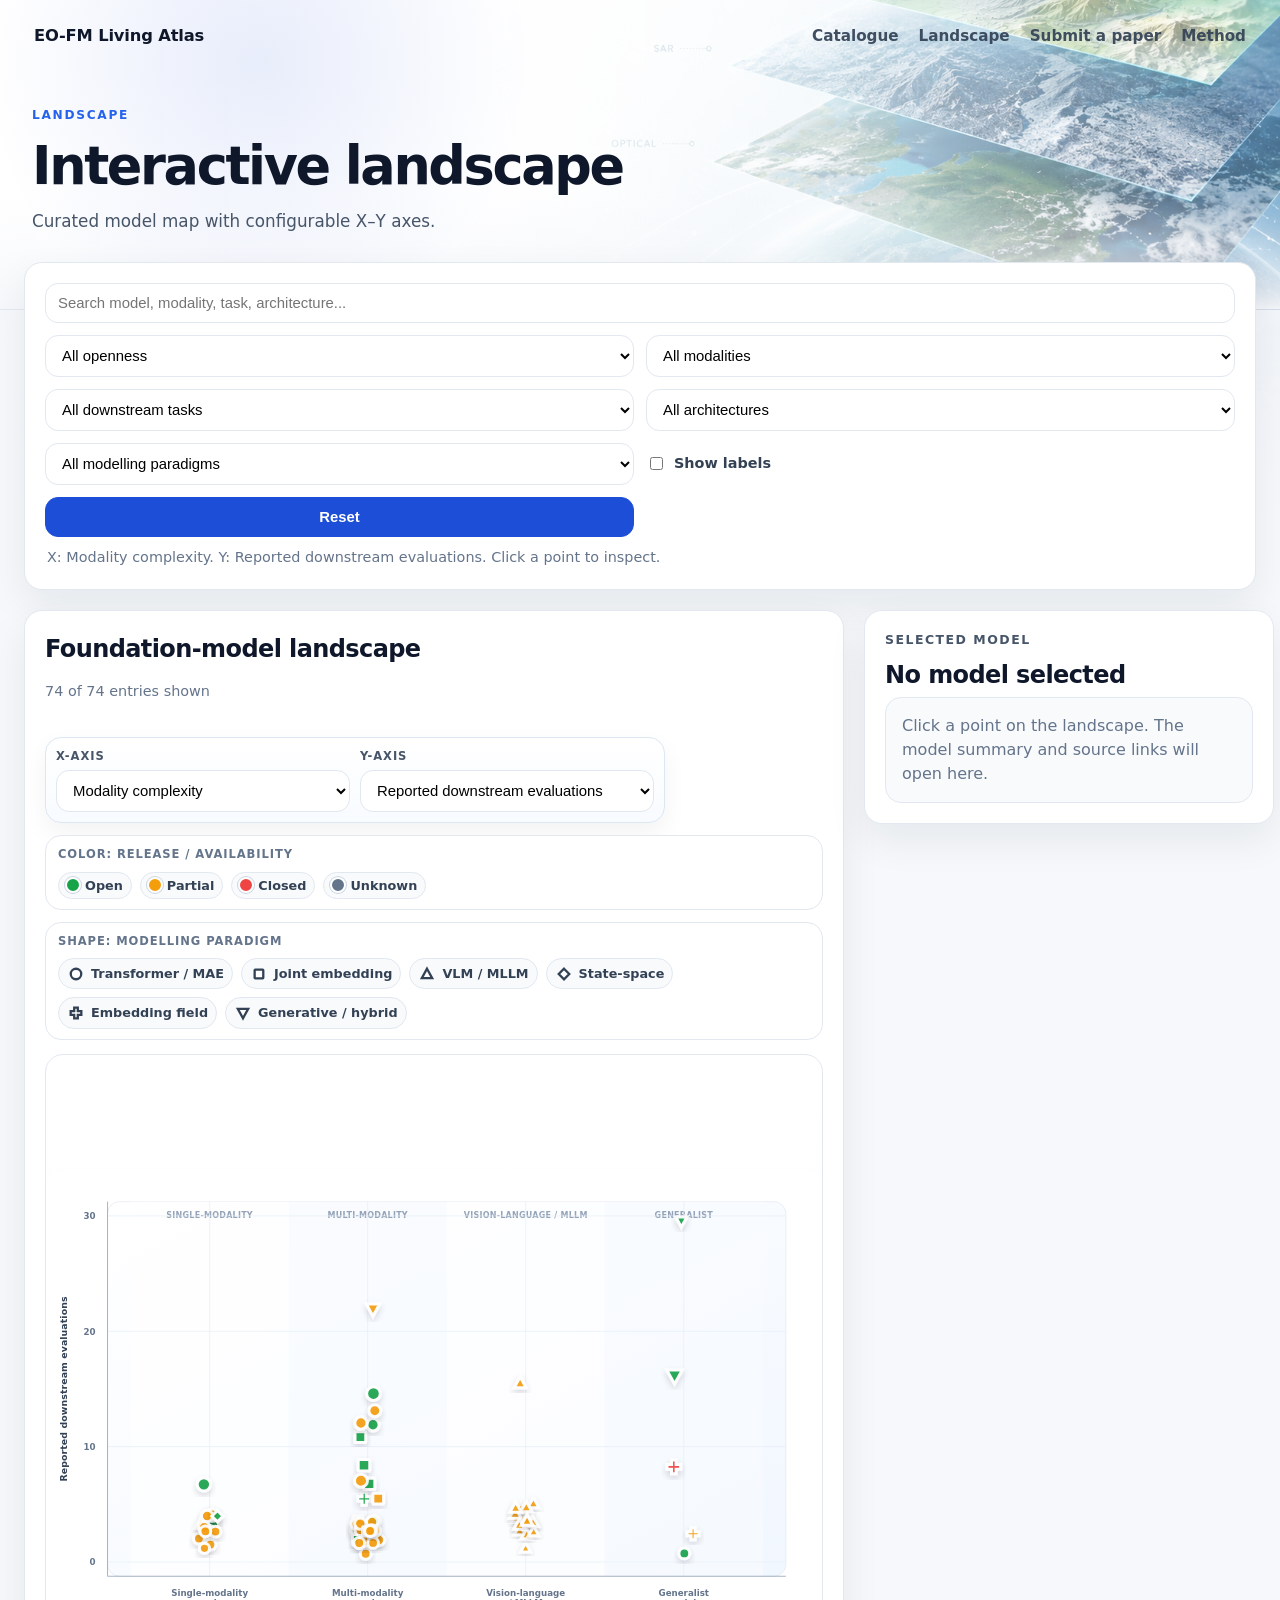
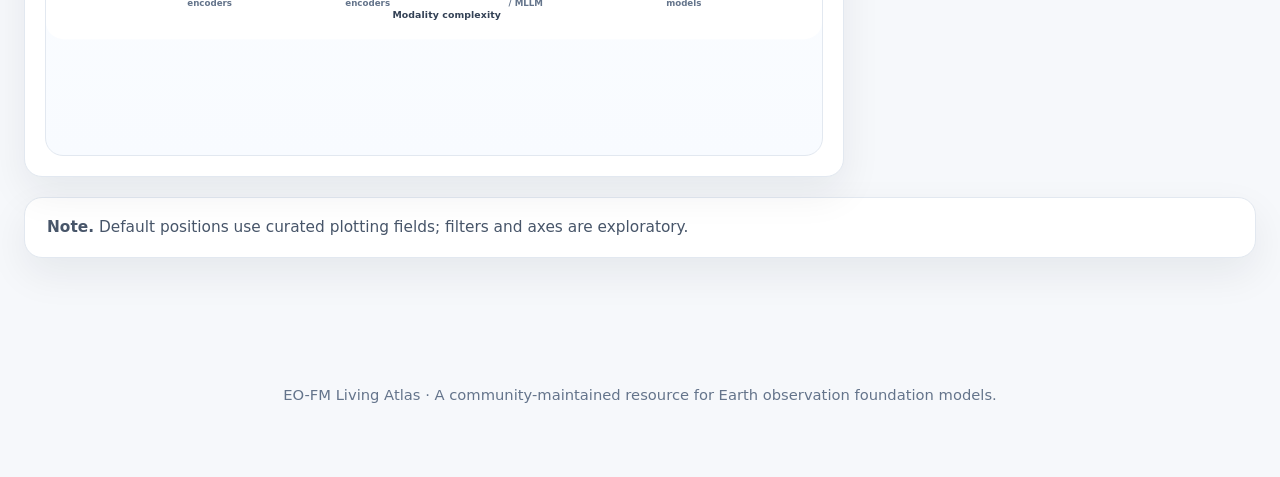
==== commit 8f869101: "Add files via upload" ====
--- a/landscape.html
+++ b/landscape.html
@@ -20,7 +20,7 @@
     <div class="hero-content">
       <p class="eyebrow">Landscape</p>
       <h1>Interactive landscape</h1>
-      <p class="subtitle">Change X and Y axes to compare model families, openness, and task coverage.</p>
+      <p class="subtitle">Curated model map with configurable X–Y axes.</p>
     </div>
   </header>
 
@@ -36,7 +36,7 @@
         <label class="check"><input id="showLabels" type="checkbox"> Show labels</label>
         <button id="landscapeReset">Reset</button>
       </div>
-      <div id="axisHint" class="hint">Default view: modality complexity × downstream-task coverage.</div>
+      <div id="axisHint" class="hint">Default: modality complexity × reported downstream evaluations.</div>
     </section>
 
     <section class="landscape-layout improved-landscape-layout">
@@ -79,7 +79,7 @@
       </aside>
     </section>
 
-    <section class="panel compact-note"><b>Note.</b> Exploratory map, not a ranking. Color shows availability. Shape shows modelling paradigm.</section>
+    <section class="panel compact-note"><b>Note.</b> Default positions use curated plotting fields; filters and axes are exploratory.</section>
   </main>
 
   <footer><p>EO-FM Living Atlas · A community-maintained resource for Earth observation foundation models.</p></footer>
--- a/style.css
+++ b/style.css
@@ -601,3 +601,153 @@
   .hero, .hero.small { padding-left: 18px; padding-right: 18px; }
   .container { padding: 0 14px; }
 }
+
+
+/* v13: curated landscape fields and cleaner method page */
+.method-hero {
+  min-height: 275px;
+  padding-bottom: 64px;
+}
+.method-hero .hero-content {
+  margin-top: 46px;
+  padding-right: min(42vw, 520px);
+}
+.method-hero h1 {
+  max-width: 540px;
+  font-size: clamp(2.25rem, 3.2vw, 3.4rem) !important;
+  line-height: 1.05;
+}
+.method-container {
+  margin-top: -36px;
+}
+.refined-method-grid {
+  grid-template-columns: repeat(3, minmax(0, 1fr));
+  gap: 16px;
+}
+.refined-method-grid .method-card {
+  min-height: 132px;
+  padding: 22px;
+}
+.refined-method-grid .method-card h2 {
+  font-size: 1.12rem;
+  margin-bottom: 8px;
+}
+.refined-method-grid .method-card p {
+  font-size: .96rem;
+  line-height: 1.48;
+}
+.method-note {
+  max-width: 100%;
+}
+@media (max-width: 1100px) {
+  .refined-method-grid { grid-template-columns: repeat(2, minmax(0, 1fr)); }
+}
+@media (max-width: 720px) {
+  .refined-method-grid { grid-template-columns: 1fr; }
+  .method-hero .hero-content { padding-right: 0; }
+}
+
+/* v14: method page as curation workflow */
+.method-hero-workflow h1 {
+  max-width: 660px;
+}
+.method-workflow-container {
+  margin-top: -42px;
+}
+.method-workflow-card {
+  padding: 26px;
+  margin-bottom: 22px;
+}
+.method-section-head {
+  max-width: 720px;
+  margin-bottom: 22px;
+}
+.method-section-head h2 {
+  font-size: clamp(1.45rem, 2vw, 2rem);
+  margin: 6px 0 0;
+  letter-spacing: -0.035em;
+}
+.workflow-steps {
+  display: grid;
+  grid-template-columns: repeat(4, minmax(0, 1fr));
+  gap: 14px;
+}
+.workflow-steps article {
+  border: 1px solid var(--line);
+  border-radius: 16px;
+  padding: 18px;
+  background: linear-gradient(180deg, rgba(248,250,252,.9), rgba(255,255,255,.95));
+}
+.workflow-steps span {
+  display: inline-flex;
+  width: 28px;
+  height: 28px;
+  align-items: center;
+  justify-content: center;
+  border-radius: 999px;
+  background: #eaf2ff;
+  color: #1d4ed8;
+  font-weight: 900;
+  font-size: .82rem;
+  margin-bottom: 14px;
+}
+.workflow-steps h3 {
+  margin: 0 0 8px;
+  font-size: 1.04rem;
+  letter-spacing: -0.02em;
+}
+.workflow-steps p {
+  margin: 0;
+  color: #475569;
+  line-height: 1.5;
+  font-size: .95rem;
+}
+.method-info-grid {
+  display: grid;
+  grid-template-columns: repeat(2, minmax(0, 1fr));
+  gap: 18px;
+  margin-bottom: 22px;
+}
+.method-card-rich {
+  min-height: 150px;
+  padding: 24px;
+}
+.method-card-rich h2 {
+  font-size: 1.22rem;
+  margin-bottom: 10px;
+}
+.method-card-rich p {
+  color: #475569;
+  line-height: 1.55;
+}
+.method-complete-row {
+  display: grid;
+  grid-template-columns: minmax(220px, 0.7fr) minmax(0, 1.3fr);
+  gap: 22px;
+  align-items: start;
+  padding: 24px 26px;
+}
+.method-complete-row h2 {
+  font-size: clamp(1.25rem, 1.8vw, 1.7rem);
+  margin: 6px 0 0;
+}
+.method-complete-row ul {
+  margin: 0;
+  padding-left: 20px;
+  color: #475569;
+  columns: 2;
+  column-gap: 36px;
+}
+.method-complete-row li {
+  margin: 0 0 9px;
+  break-inside: avoid;
+}
+@media (max-width: 1100px) {
+  .workflow-steps { grid-template-columns: repeat(2, minmax(0, 1fr)); }
+}
+@media (max-width: 780px) {
+  .workflow-steps,
+  .method-info-grid,
+  .method-complete-row { grid-template-columns: 1fr; }
+  .method-complete-row ul { columns: 1; }
+}
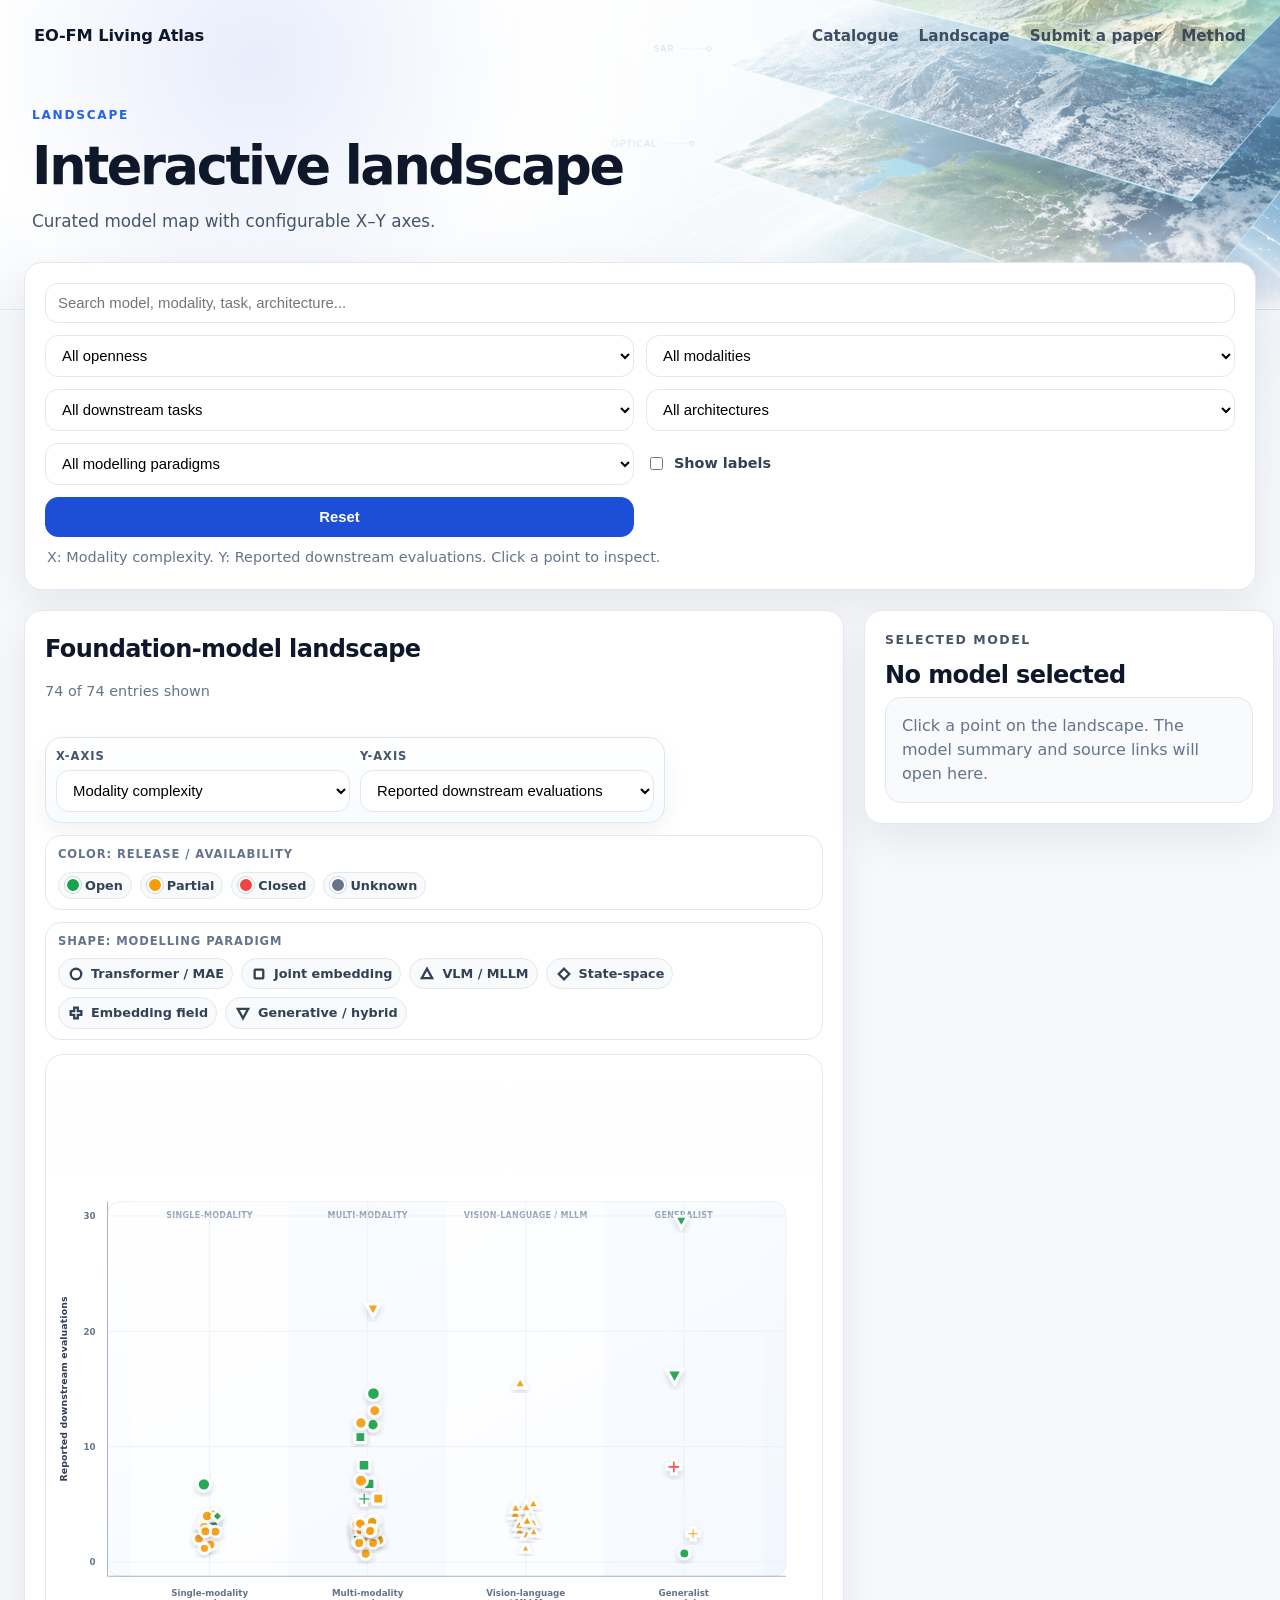
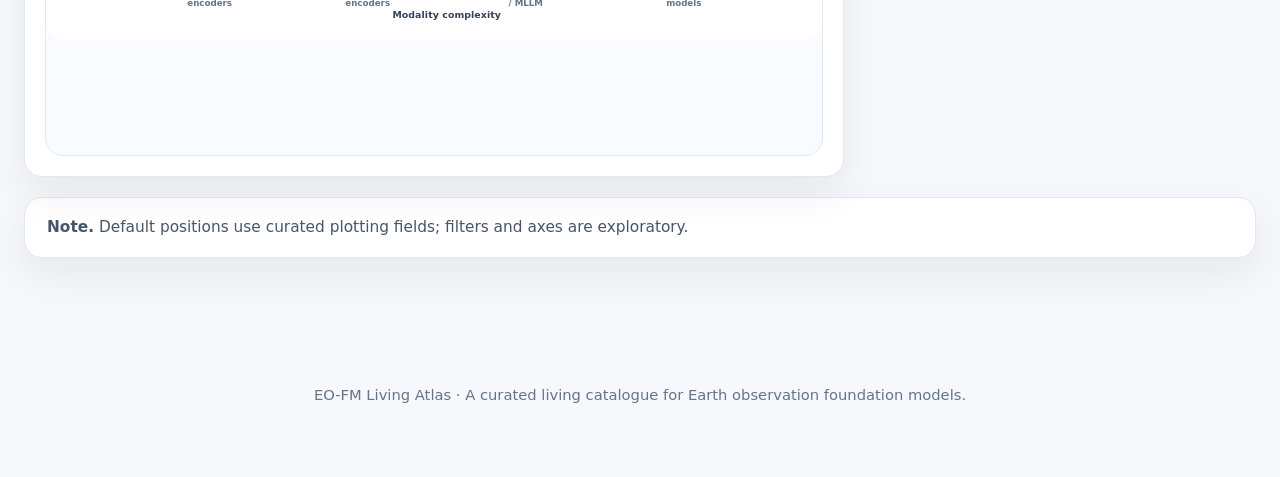
==== commit 0d8a2b60: "Add files via upload" ====
--- a/landscape.html
+++ b/landscape.html
@@ -82,7 +82,7 @@
     <section class="panel compact-note"><b>Note.</b> Default positions use curated plotting fields; filters and axes are exploratory.</section>
   </main>
 
-  <footer><p>EO-FM Living Atlas · A community-maintained resource for Earth observation foundation models.</p></footer>
+  <footer><p>EO-FM Living Atlas · A curated living catalogue for Earth observation foundation models.</p></footer>
   <script src="landscape.js"></script>
 </body>
 </html>
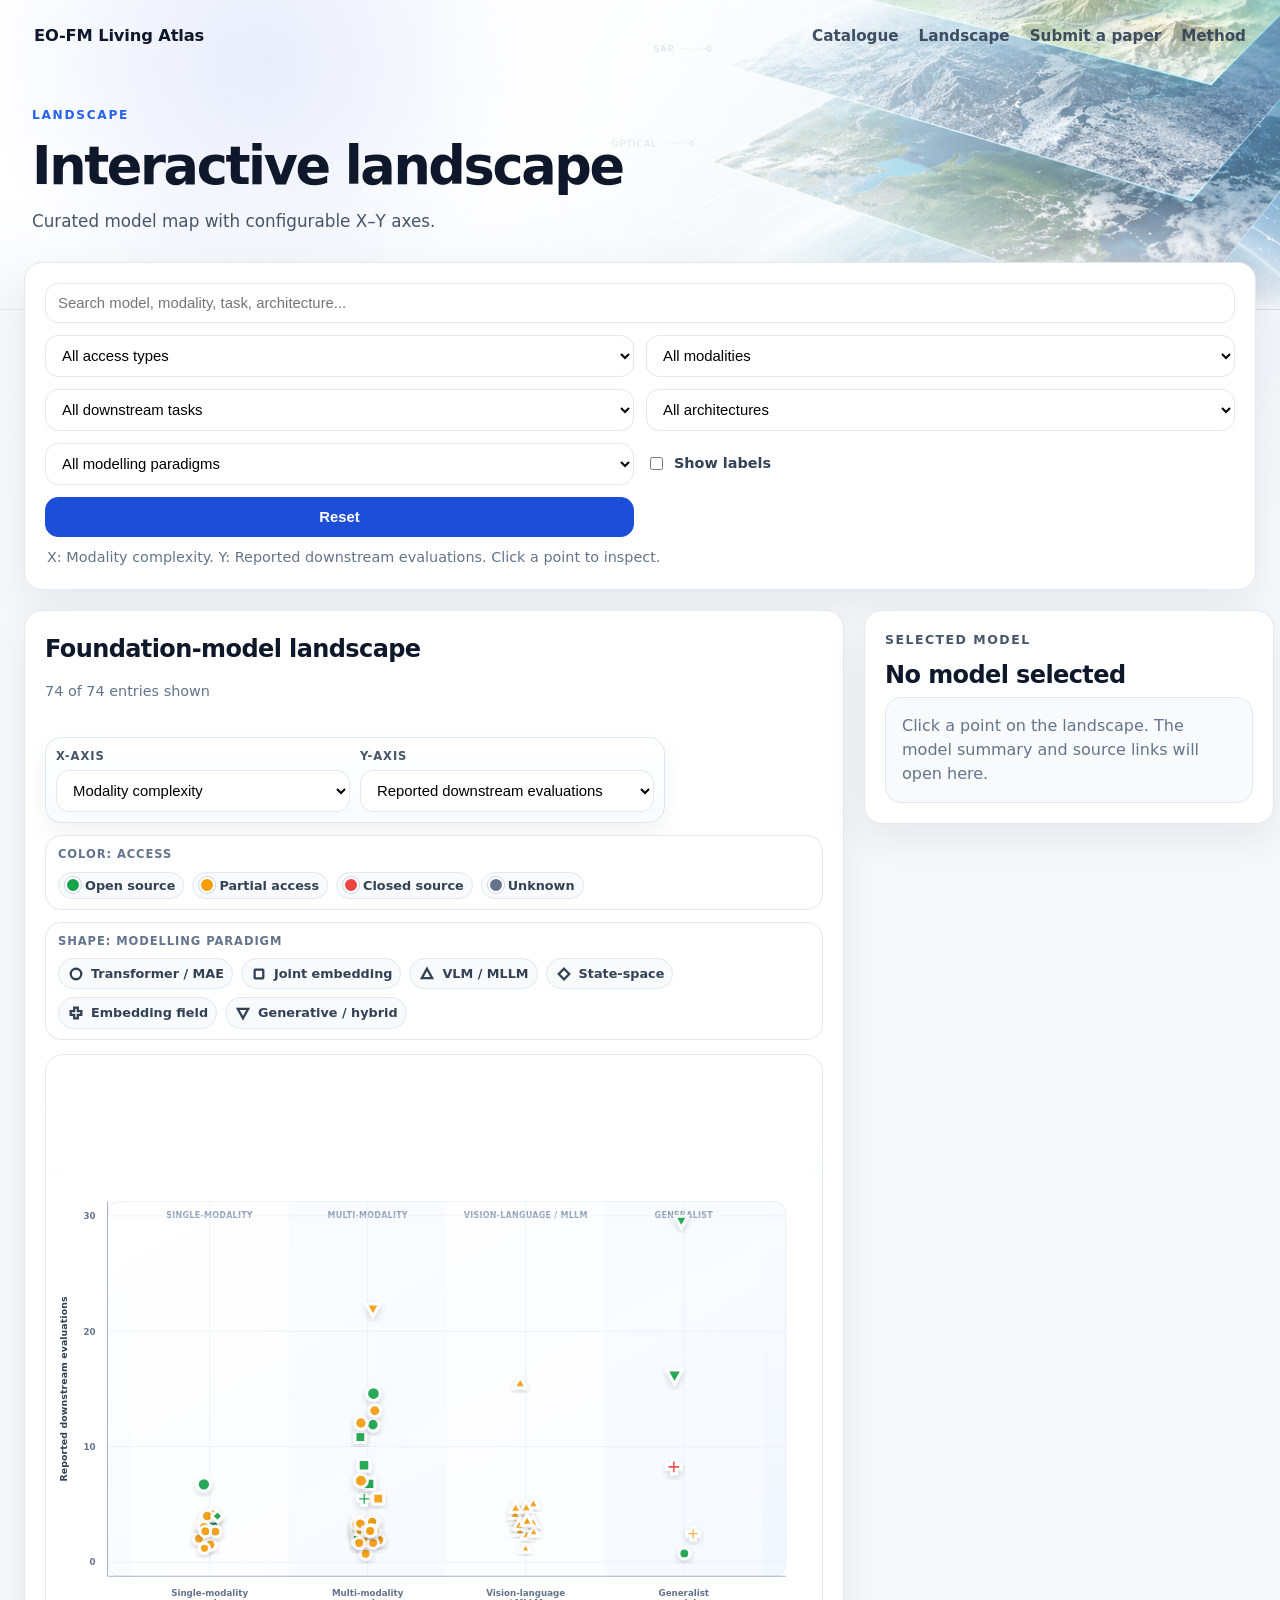
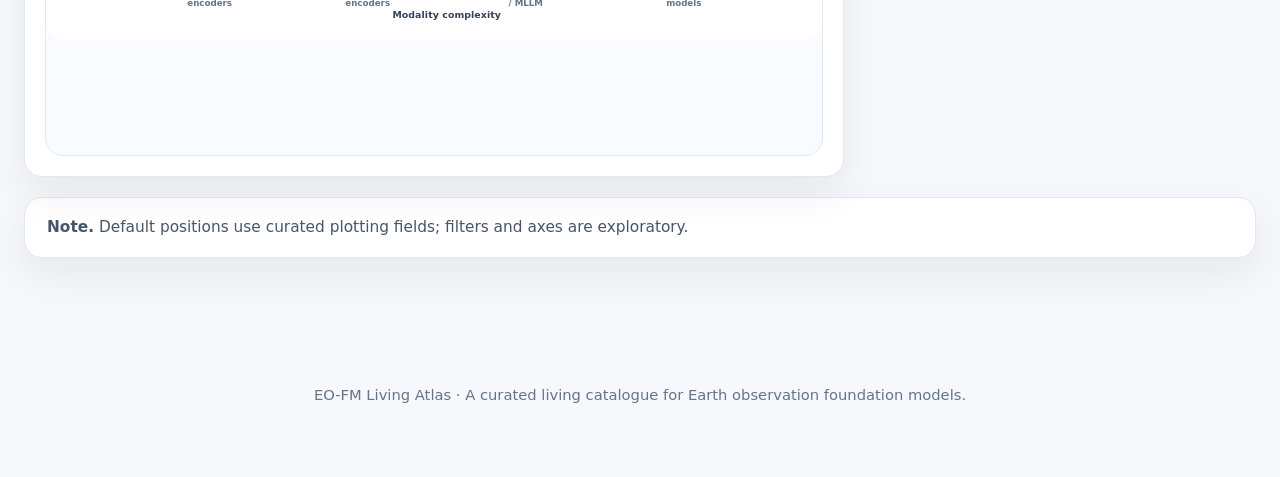
==== commit 05edc5ec: "Add files via upload" ====
--- a/landscape.html
+++ b/landscape.html
@@ -28,7 +28,7 @@
     <section class="panel controls-panel landscape-controls compact-landscape-controls">
       <div class="toolbar landscape-toolbar dynamic-toolbar filter-only-toolbar">
         <input id="landscapeSearch" type="search" placeholder="Search model, modality, task, architecture...">
-        <select id="landscapeOpen"><option value="">All openness</option></select>
+        <select id="landscapeOpen"><option value="">All access types</option></select>
         <select id="landscapeModality"><option value="">All modalities</option></select>
         <select id="landscapeTask"><option value="">All downstream tasks</option></select>
         <select id="landscapeArchitecture"><option value="">All architectures</option></select>
@@ -58,7 +58,7 @@
 
         <div class="legend-grid-v8">
           <div class="legend-card-v8">
-            <div class="legend-title">Color: release / availability</div>
+            <div class="legend-title">Color: access</div>
             <div class="legend" id="landscapeLegend"></div>
           </div>
           <div class="legend-card-v8">
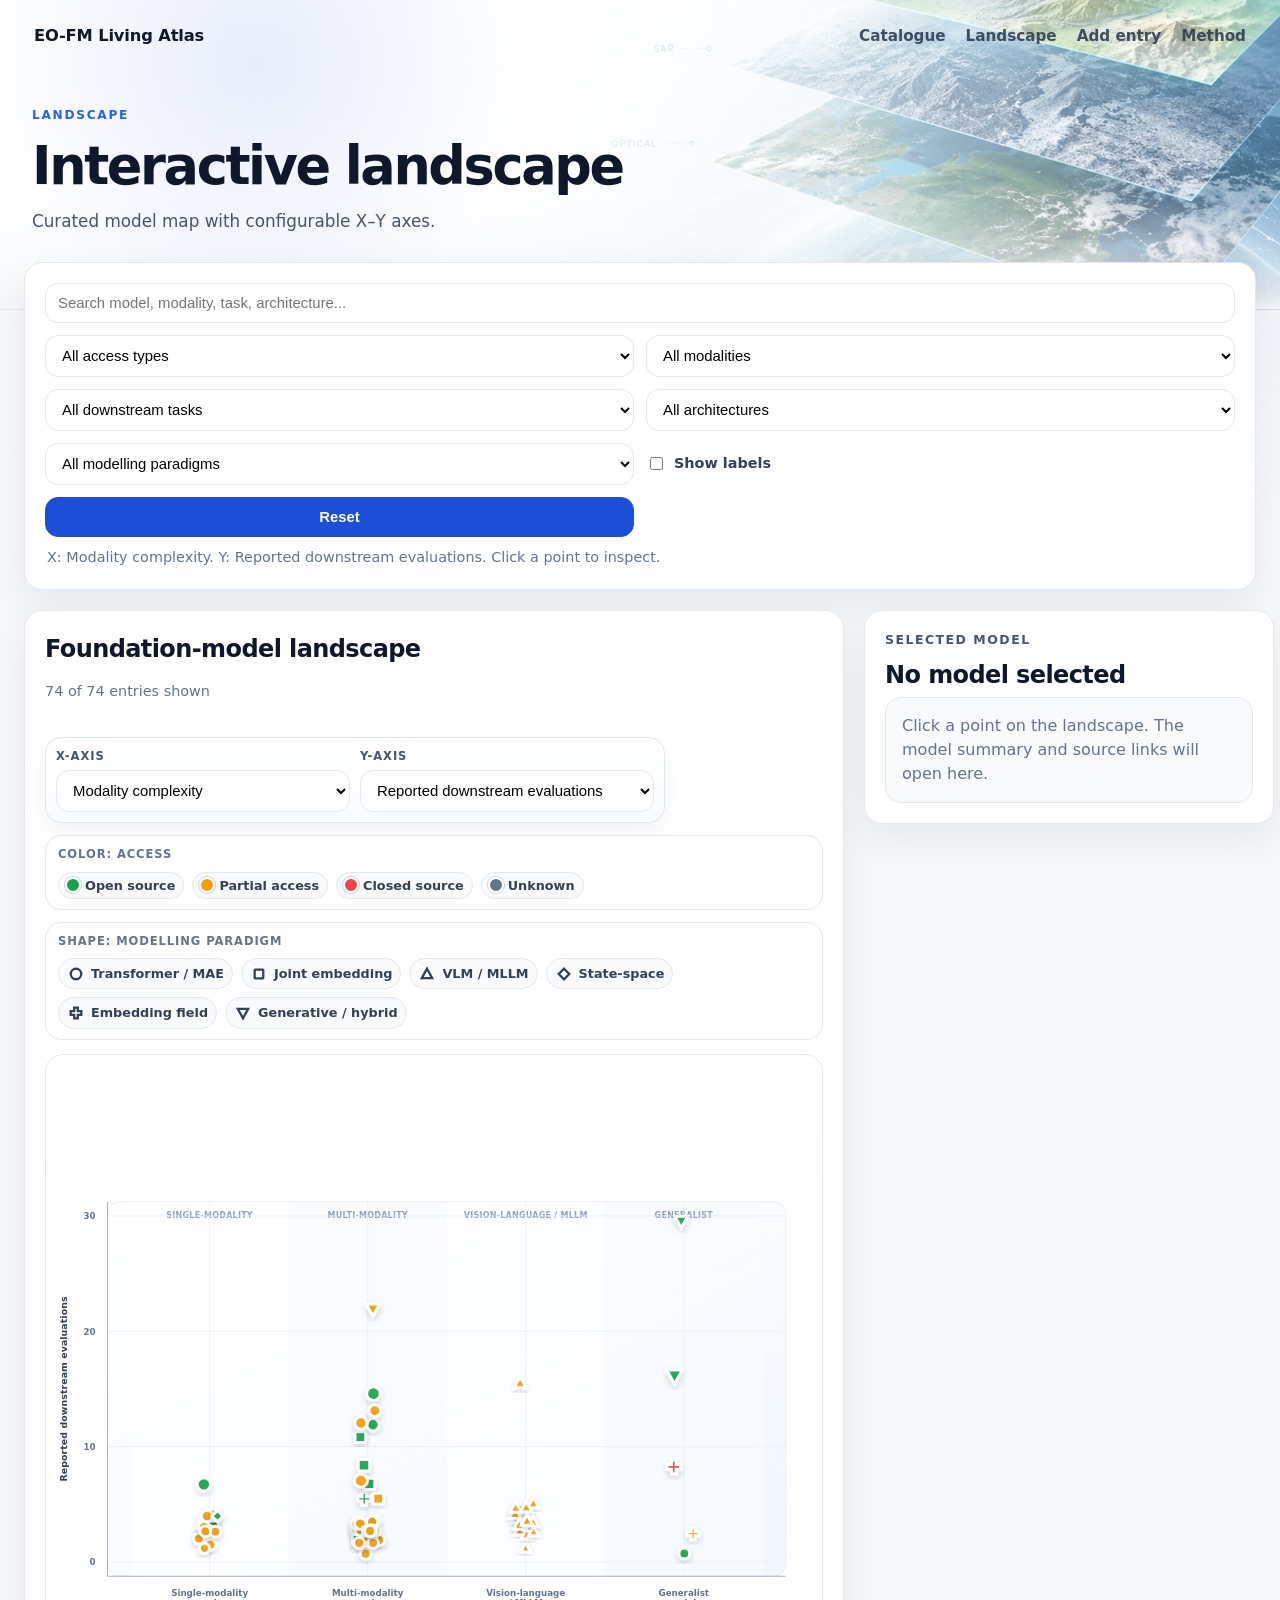
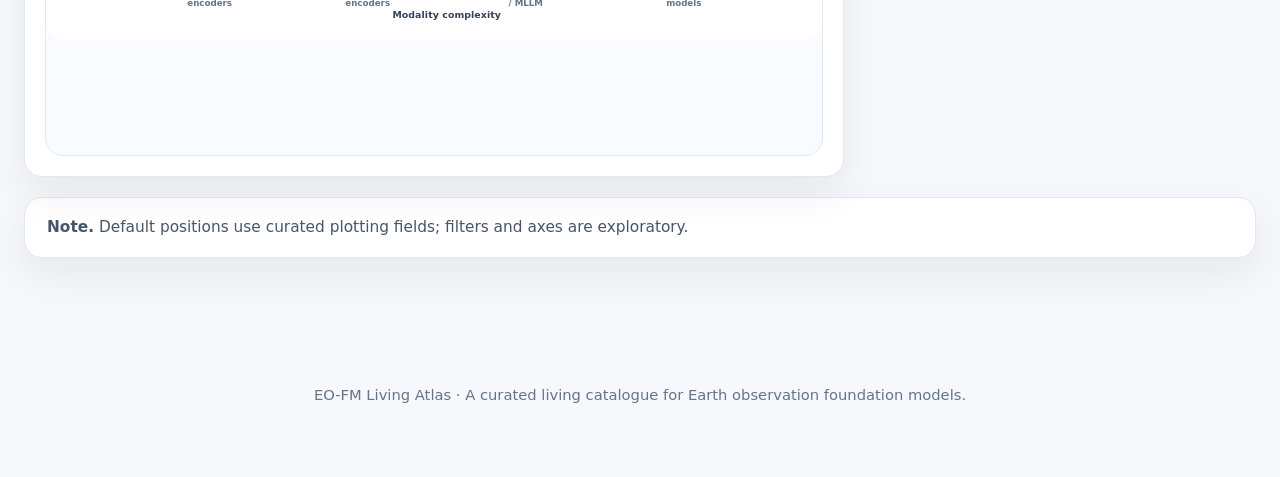
==== commit ab6a3d8b: "Add files via upload" ====
--- a/landscape.html
+++ b/landscape.html
@@ -13,7 +13,7 @@
       <div class="links">
         <a href="index.html">Catalogue</a>
         <a href="landscape.html">Landscape</a>
-        <a href="submit.html">Submit a paper</a>
+        <a href="submit.html">Add entry</a>
         <a href="method.html">Method</a>
       </div>
     </nav>
